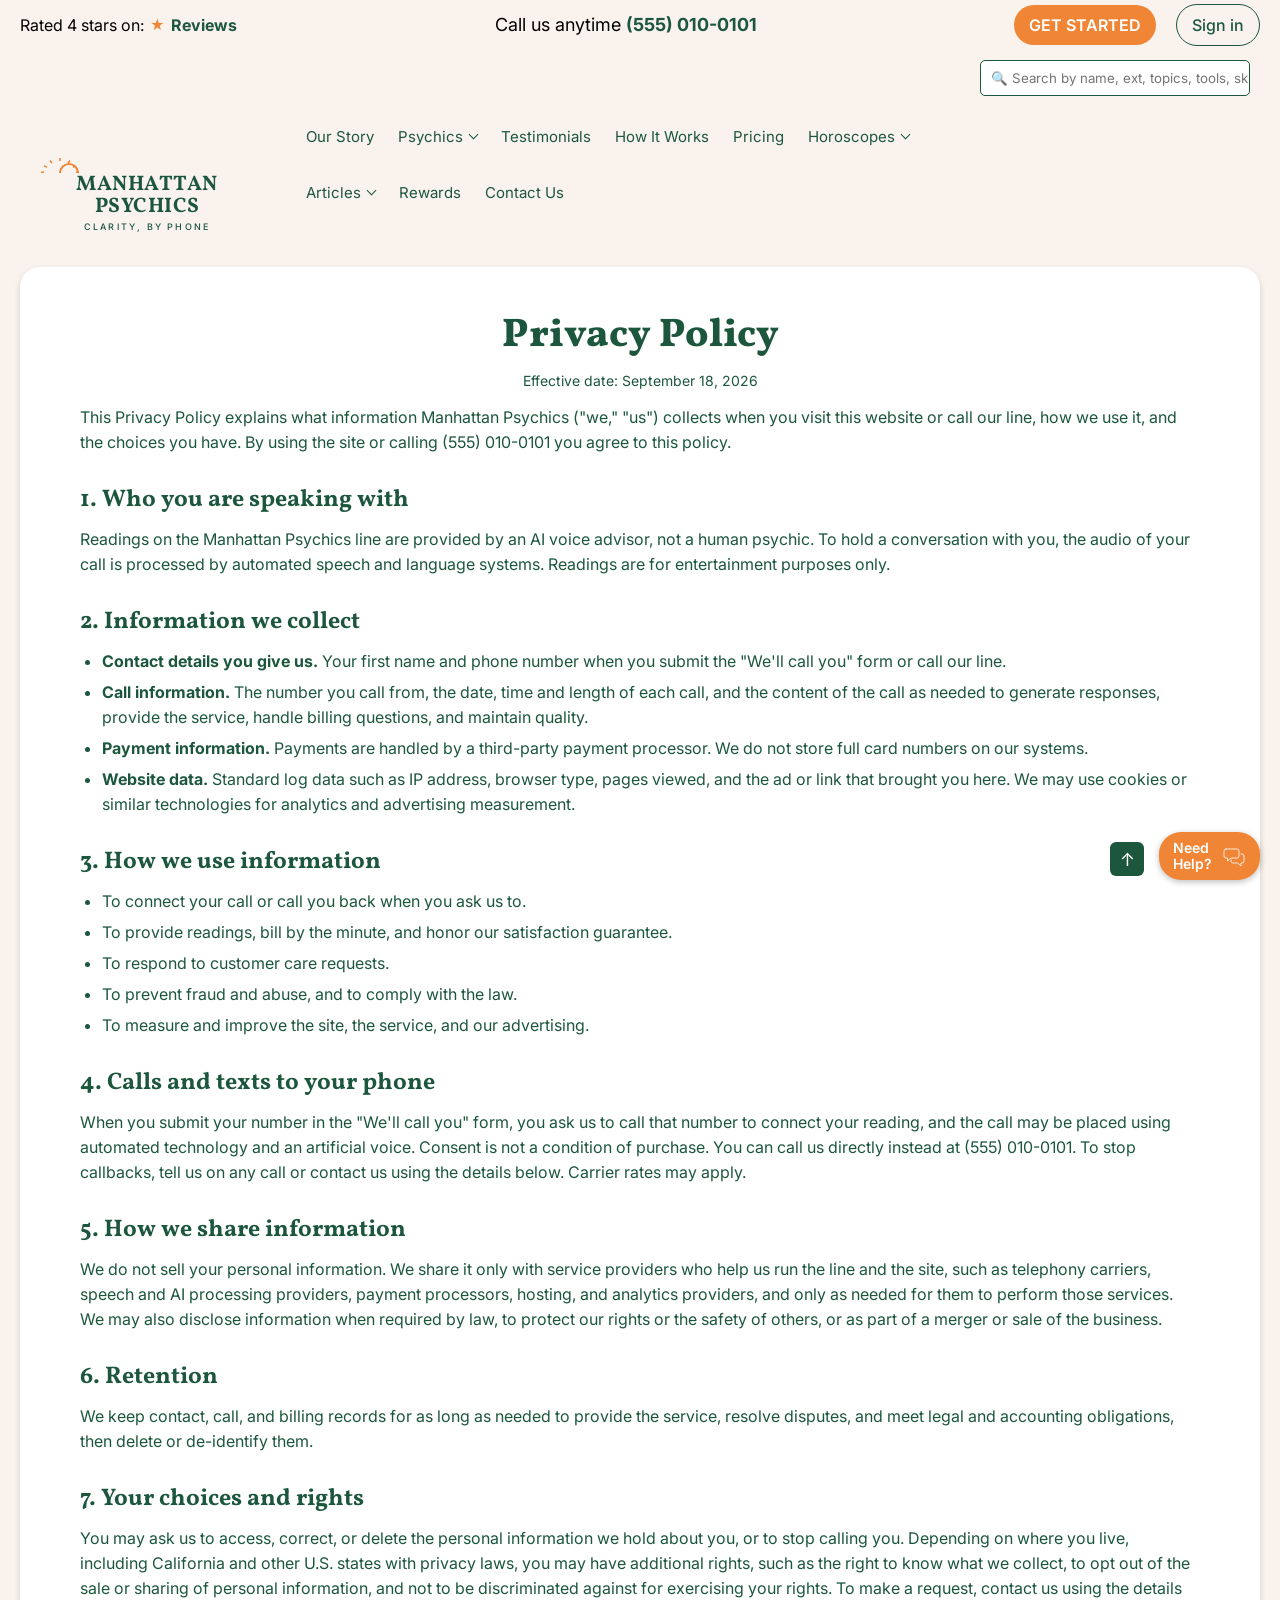
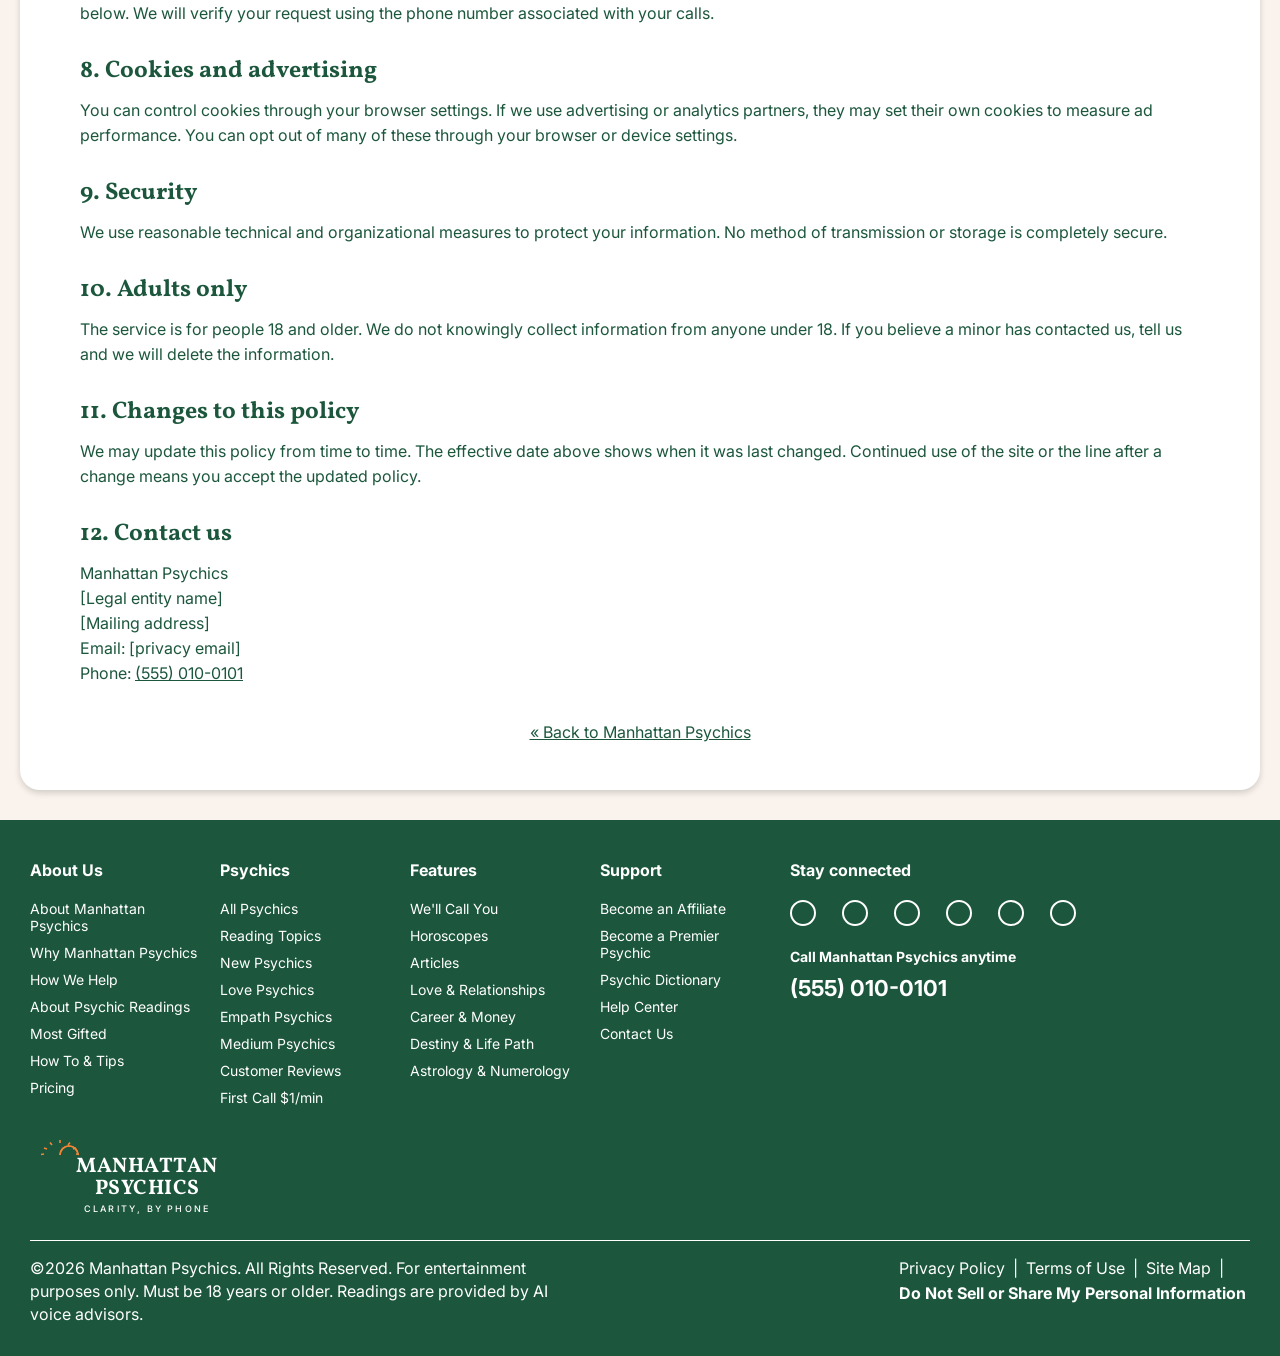
==== privacy.html @ 910ba81f "Add privacy policy page and link it from the footer Co-Authored-By: Claude Fable 5.1 <noreply@anthro" ====
<!DOCTYPE html>
<html lang="en">
<head>
<meta charset="utf-8">
<meta name="viewport" content="width=device-width, initial-scale=1">
<link rel="icon" href="data:image/svg+xml,%3Csvg xmlns=%27http://www.w3.org/2000/svg%27 viewBox=%270 0 32 32%27%3E%3Crect width=%2732%27 height=%2732%27 rx=%276%27 fill=%27%231c573d%27/%3E%3Ccircle cx=%2716%27 cy=%2718%27 r=%277%27 fill=%27none%27 stroke=%27%23f18536%27 stroke-width=%272%27/%3E%3C/svg%3E">
<link rel="preconnect" href="https://fonts.googleapis.com">
<link rel="preconnect" href="https://fonts.gstatic.com" crossorigin>
<link href="https://fonts.googleapis.com/css2?family=Vollkorn:wght@300;400;600;700;800&family=Inter:wght@400;500;600;700&display=swap" rel="stylesheet">
<link rel="stylesheet" href="style.css">
<title>Privacy Policy - Manhattan Psychics</title>
</head>
<body>
<a id="top"></a>
<div id="util"><div class="in">
  <div class="rated">Rated 4 stars on: <span class="stars">★</span><b>Reviews</b></div>
  <div class="call">Call us anytime <a href="tel:+15550100101">(555) 010-0101</a></div>
  <div class="right"><a class="gs" href="thank-you.html">Get Started</a><a class="si" href="thank-you.html">Sign in</a></div>
</div></div>
<div class="page">
<div id="hdr">
  <div class="search">&#128269; Search by name, ext, topics, tools, skills</div>
  <nav><a href="index.html#about">Our Story</a><a class="dd" href="index.html#psy">Psychics</a><a href="index.html#testi">Testimonials</a><a href="index.html#easy">How It Works</a><a href="index.html#faq">Pricing</a><a class="dd" href="index.html#topic">Horoscopes</a><a class="dd" href="index.html#faq">Articles</a><a href="index.html#guar">Rewards</a><a href="index.html#cb">Contact Us</a></nav>
  <a class="logo" href="index.html"><svg class="sun" viewBox="0 0 60 16" xmlns="http://www.w3.org/2000/svg"><g stroke="#f18536" stroke-width="1.6" fill="none"><path d="M30 15a9 9 0 0 1 18 0"/><path d="M30 15a9 9 0 0 0-18 0" transform="translate(18 0)"/><path d="M30 3V0M22 5l-2-2.5M38 5l2-2.5M17 9l-3-1M43 9l3-1M14 14l-3 .5M46 14l3 .5"/></g></svg><b>Manhattan Psychics</b><span>Clarity, by phone</span></a>
</div>
<div id="legal" class="card">
  <h1>Privacy Policy</h1>
  <p class="eff">Effective date: September 18, 2026</p>

  <p>This Privacy Policy explains what information Manhattan Psychics ("we," "us") collects when you visit this website or call our line, how we use it, and the choices you have. By using the site or calling (555) 010-0101 you agree to this policy.</p>

  <h2>1. Who you are speaking with</h2>
  <p>Readings on the Manhattan Psychics line are provided by an AI voice advisor, not a human psychic. To hold a conversation with you, the audio of your call is processed by automated speech and language systems. Readings are for entertainment purposes only.</p>

  <h2>2. Information we collect</h2>
  <ul>
    <li><b>Contact details you give us.</b> Your first name and phone number when you submit the "We'll call you" form or call our line.</li>
    <li><b>Call information.</b> The number you call from, the date, time and length of each call, and the content of the call as needed to generate responses, provide the service, handle billing questions, and maintain quality.</li>
    <li><b>Payment information.</b> Payments are handled by a third-party payment processor. We do not store full card numbers on our systems.</li>
    <li><b>Website data.</b> Standard log data such as IP address, browser type, pages viewed, and the ad or link that brought you here. We may use cookies or similar technologies for analytics and advertising measurement.</li>
  </ul>

  <h2>3. How we use information</h2>
  <ul>
    <li>To connect your call or call you back when you ask us to.</li>
    <li>To provide readings, bill by the minute, and honor our satisfaction guarantee.</li>
    <li>To respond to customer care requests.</li>
    <li>To prevent fraud and abuse, and to comply with the law.</li>
    <li>To measure and improve the site, the service, and our advertising.</li>
  </ul>

  <h2>4. Calls and texts to your phone</h2>
  <p>When you submit your number in the "We'll call you" form, you ask us to call that number to connect your reading, and the call may be placed using automated technology and an artificial voice. Consent is not a condition of purchase. You can call us directly instead at (555) 010-0101. To stop callbacks, tell us on any call or contact us using the details below. Carrier rates may apply.</p>

  <h2>5. How we share information</h2>
  <p>We do not sell your personal information. We share it only with service providers who help us run the line and the site, such as telephony carriers, speech and AI processing providers, payment processors, hosting, and analytics providers, and only as needed for them to perform those services. We may also disclose information when required by law, to protect our rights or the safety of others, or as part of a merger or sale of the business.</p>

  <h2>6. Retention</h2>
  <p>We keep contact, call, and billing records for as long as needed to provide the service, resolve disputes, and meet legal and accounting obligations, then delete or de-identify them.</p>

  <h2>7. Your choices and rights</h2>
  <p>You may ask us to access, correct, or delete the personal information we hold about you, or to stop calling you. Depending on where you live, including California and other U.S. states with privacy laws, you may have additional rights, such as the right to know what we collect, to opt out of the sale or sharing of personal information, and not to be discriminated against for exercising your rights. To make a request, contact us using the details below. We will verify your request using the phone number associated with your calls.</p>

  <h2>8. Cookies and advertising</h2>
  <p>You can control cookies through your browser settings. If we use advertising or analytics partners, they may set their own cookies to measure ad performance. You can opt out of many of these through your browser or device settings.</p>

  <h2>9. Security</h2>
  <p>We use reasonable technical and organizational measures to protect your information. No method of transmission or storage is completely secure.</p>

  <h2>10. Adults only</h2>
  <p>The service is for people 18 and older. We do not knowingly collect information from anyone under 18. If you believe a minor has contacted us, tell us and we will delete the information.</p>

  <h2>11. Changes to this policy</h2>
  <p>We may update this policy from time to time. The effective date above shows when it was last changed. Continued use of the site or the line after a change means you accept the updated policy.</p>

  <h2>12. Contact us</h2>
  <p>Manhattan Psychics<br>[Legal entity name]<br>[Mailing address]<br>Email: [privacy email]<br>Phone: <a href="tel:+15550100101">(555) 010-0101</a></p>

  <p class="back"><a href="index.html">&laquo; Back to Manhattan Psychics</a></p>
</div>
</div>
<footer><div class="in">
  <div class="cols">
    <div><h4>About Us</h4><ul><li><a href="index.html#about">About Manhattan Psychics</a></li><li><a href="index.html#about">Why Manhattan Psychics</a></li><li><a href="index.html#easy">How We Help</a></li><li><a href="index.html#about">About Psychic Readings</a></li><li><a href="index.html#psy">Most Gifted</a></li><li><a href="index.html#faq">How To &amp; Tips</a></li><li><a href="index.html#faq">Pricing</a></li></ul></div>
    <div><h4>Psychics</h4><ul><li><a href="index.html#psy">All Psychics</a></li><li><a href="index.html#topic">Reading Topics</a></li><li><a href="index.html#psy">New Psychics</a></li><li><a href="index.html#psy">Love Psychics</a></li><li><a href="index.html#psy">Empath Psychics</a></li><li><a href="index.html#psy">Medium Psychics</a></li><li><a href="index.html#testi">Customer Reviews</a></li><li><a href="index.html#cb">First Call $1/min</a></li></ul></div>
    <div><h4>Features</h4><ul><li><a href="index.html#cb">We'll Call You</a></li><li><a href="index.html#topic">Horoscopes</a></li><li><a href="index.html#faq">Articles</a></li><li><a href="index.html#topic">Love &amp; Relationships</a></li><li><a href="index.html#topic">Career &amp; Money</a></li><li><a href="index.html#topic">Destiny &amp; Life Path</a></li><li><a href="index.html#topic">Astrology &amp; Numerology</a></li></ul></div>
    <div><h4>Support</h4><ul><li><a href="index.html#cb">Become an Affiliate</a></li><li><a href="index.html#cb">Become a Premier Psychic</a></li><li><a href="index.html#faq">Psychic Dictionary</a></li><li><a href="index.html#faq">Help Center</a></li><li><a href="index.html#cb">Contact Us</a></li></ul></div>
    <div><h4>Stay connected</h4><div class="soc"><i></i><i></i><i></i><i></i><i></i><i></i></div><div class="app"><b>Call Manhattan Psychics anytime</b><span><a href="tel:+15550100101">(555) 010-0101</a></span></div></div>
  </div>
  <div class="flogo"><svg class="sun" viewBox="0 0 60 16" xmlns="http://www.w3.org/2000/svg"><g stroke="#f18536" stroke-width="1.6" fill="none"><path d="M30 15a9 9 0 0 1 18 0"/><path d="M30 15a9 9 0 0 0-18 0" transform="translate(18 0)"/><path d="M30 3V0M22 5l-2-2.5M38 5l2-2.5M17 9l-3-1M43 9l3-1M14 14l-3 .5M46 14l3 .5"/></g></svg><b>Manhattan Psychics</b><span>Clarity, by phone</span></div>
  <div class="legal"><div class="l">&copy;2026 Manhattan Psychics. All Rights Reserved. For entertainment purposes only. Must be 18 years or older. Readings are provided by AI voice advisors.</div><div class="r"><a href="privacy.html">Privacy Policy</a> | <a href="index.html#faq">Terms of Use</a> | <a href="index.html#faq">Site Map</a> |<b><a href="privacy.html">Do Not Sell or Share My Personal Information</a></b></div></div>
</div></footer>
<a id="help" href="tel:+15550100101"><span>Need<br>Help?</span><svg viewBox="0 0 48 48" class="ico" width="40" height="40"><path d="M8 10h22a4 4 0 0 1 4 4v10a4 4 0 0 1-4 4H18l-7 6v-6H8a4 4 0 0 1-4-4V14a4 4 0 0 1 4-4z"/><path d="M38 20h2a4 4 0 0 1 4 4v10a4 4 0 0 1-4 4h-2v6l-7-6H22a4 4 0 0 1-4-4v-2"/></svg></a>
<a id="top-btn" href="#top">&uarr;</a>
<div id="mbar"><div class="p"><b>(555) 010-0101</b>New customers $1/min &middot; 24/7</div><a class="pill" href="thank-you.html">Get Started</a></div>
</body>
</html>
---- style.css ----
/* Manhattan Psychics — matched to incumbent lander tokens */
:root{--g:#1c573d;--o:#f18536;--od:#bb5204;--gl:#48ae7e;--cream:#faf3ed;--cream2:#faf2ed;--bd:#5f5f5f;--dot:#e4e6eb;--sh:0 3px 6px rgba(0,0,0,.16)}
*{box-sizing:border-box}
html{scroll-behavior:smooth}
body{margin:0;background:var(--cream);font-family:Inter,sans-serif,system-ui;font-size:16px;color:#000;line-height:normal}
a{color:var(--g);text-decoration:none}
h1,h2,h3{font-family:Vollkorn,serif,system-ui;color:var(--g);margin:0}
h2{font-size:32px;font-weight:700;line-height:39px}
p{margin:0}
img{display:block}
.page{max-width:1280px;margin:0 auto}
.card{background:#fff;border-radius:20px;box-shadow:var(--sh);margin:0 20px}
.pill{display:inline-flex;align-items:center;justify-content:center;background:var(--o);color:#fff;border-radius:40px;font-weight:600;font-size:16px;text-decoration:none;border:0;cursor:pointer;font-family:inherit}
.pill:hover{background:#e0762a;color:#fff}
.ticket{display:inline-flex;align-items:center;justify-content:center;background:var(--o);color:#fff;font-weight:700;text-transform:uppercase;text-decoration:none;-webkit-mask:radial-gradient(circle at 0 50%,transparent 4px,#000 4.5px) 0 0/50% 14px repeat-y,radial-gradient(circle at 100% 50%,transparent 4px,#000 4.5px) 100% 0/50% 14px repeat-y;mask:radial-gradient(circle at 0 50%,transparent 4px,#000 4.5px) 0 0/50% 14px repeat-y,radial-gradient(circle at 100% 50%,transparent 4px,#000 4.5px) 100% 0/50% 14px repeat-y}
.ticket:hover{background:#e0762a;color:#fff}
.stars{color:var(--o);letter-spacing:2px;white-space:nowrap}
.ico{stroke:var(--o);fill:none;stroke-width:1.6;stroke-linecap:round;stroke-linejoin:round}

/* utility bar */
#util{background:var(--cream2);height:49px}
#util .in{max-width:1280px;margin:0 auto;padding:0 20px;height:49px;display:flex;align-items:center;justify-content:space-between}
#util .rated{font-size:16px;color:#000;display:flex;align-items:center;gap:6px}
#util .rated .stars{font-size:14px;letter-spacing:0}
#util .rated b{color:var(--g);font-weight:700}
#util .call{font-size:18px;color:#000}
#util .call a{font-weight:700;color:var(--g)}
#util .right{display:flex;align-items:center;gap:20px}
#util .gs{background:var(--o);color:#fff;border-radius:20px;height:40px;padding:0 15px;display:inline-flex;align-items:center;font-size:16px;font-weight:600;text-transform:uppercase}
#util .si{border:1px solid var(--g);border-radius:21px;height:42px;padding:0 15px;display:inline-flex;align-items:center;font-size:16px;font-weight:500;color:var(--g)}

/* header */
#hdr{max-width:1280px;margin:0 auto;height:188px;position:relative}
#hdr .search{position:absolute;right:30px;top:11px;width:270px;height:36px;border:1px solid var(--g);border-radius:5px;display:flex;align-items:center;padding:0 10px;gap:8px;font-size:13.33px;color:#757575;background:#fff;white-space:nowrap;overflow:hidden}
#hdr nav{position:absolute;left:294px;right:280px;top:59px;display:flex;flex-wrap:wrap}
#hdr nav a{display:inline-flex;align-items:center;height:56px;padding:0 12px;font-size:15px;color:var(--g)}
#hdr nav a:hover{text-decoration:underline}
#hdr nav a.dd::after{content:"";display:inline-block;width:6px;height:6px;border-right:1.5px solid var(--g);border-bottom:1.5px solid var(--g);transform:rotate(45deg);margin:-4px 0 0 7px}
#hdr .logo{position:absolute;left:30px;top:109px;width:234px;height:60px;text-align:center;text-decoration:none}
#hdr .logo .sun{display:block;height:16px}
#hdr .logo b{display:block;font-family:Vollkorn,serif;font-weight:700;font-size:21px;line-height:22px;color:var(--g);letter-spacing:.5px;text-transform:uppercase}
#hdr .logo span{display:block;font-size:9px;letter-spacing:2.2px;color:var(--g);text-transform:uppercase;margin-top:3px;font-weight:500}

/* hero */
#hero{height:440px;position:relative;overflow:hidden;background:#cfc6bb;background:linear-gradient(90deg,#e9e2d8 0%,#d5cdc1 45%,#b8ae a0 100%);background:linear-gradient(90deg,#ece6dd 0%,#d8d0c4 45%,#bfb5a7 100%)}
#hero .photo{position:absolute;right:0;top:0;width:52%;height:100%;display:flex;align-items:center;justify-content:center;color:rgba(28,87,61,.35);font-size:14px;letter-spacing:3px;text-transform:uppercase}
#hero .photo span{border:1px dashed rgba(28,87,61,.35);padding:110px 70px}
#hero .in{position:absolute;left:40px;top:50px;width:800px}
#hero h1{font-size:53px;font-weight:800;line-height:68.9px;color:var(--g)}
#hero .ticket{margin-top:10px;width:250px;height:50px;font-size:18px}
#hero .sub{display:flex;margin-top:20px;font-size:14px;line-height:17px;color:var(--g)}
#hero .sub div{padding:0 14px;border-left:1px solid var(--g);text-align:center}
#hero .sub div:first-child{border:0;padding-left:0;text-align:left}

/* trust */
#trust{margin-top:-60px;position:relative;z-index:2;padding:30px 20px;text-align:center}
#trust .row{display:flex;align-items:center;justify-content:center;gap:14px}
#trust .row .stars{font-size:34px;line-height:1}
#trust .badge{display:inline-flex;align-items:center;gap:6px;border:1px solid #000;border-radius:6px;padding:3px 10px;font-size:12px;line-height:1.1;text-align:left;background:#fff}
#trust .badge small{display:block;font-size:8px}
#trust .badge b{font-size:14px}
#trust .rating{font-size:16px;color:#000;margin-top:8px}
#trust .quote{font-family:Vollkorn,serif;font-size:32px;font-weight:800;color:var(--g);margin-top:14px;line-height:45px}
#trust .by{font-size:16px;color:#000;margin-top:10px}
#trust .dots{margin-top:18px;display:flex;justify-content:center;gap:8px}
#trust .dots i{width:38px;height:4px;background:var(--dot);border-radius:2px}
#trust .dots i.on{background:var(--g)}

/* stats */
#stats{margin-top:30px;padding:40px;text-align:center}
#stats .row{display:flex;justify-content:center;margin-top:30px}
#stats .row>div{padding:0 50px;border-left:1px solid var(--g)}
#stats .row>div:first-child{border:0}
#stats .l{font-size:16px;color:var(--g)}
#stats .n{font-family:Vollkorn,serif;font-size:46px;font-weight:600;color:var(--g);line-height:1.1}

/* testimonials */
#testi{margin-top:20px;margin-bottom:20px;border-radius:30px;padding:40px 25px 30px}
#testi .grid{display:grid;grid-template-columns:repeat(3,1fr);gap:30px;margin-top:20px}
#testi .t{position:relative;border:1px solid var(--g);border-radius:10px;padding:52px 20px 24px;text-align:center}
#testi .notch{position:absolute;left:50%;top:-50px;transform:translateX(-50%);width:100px;height:100px;border-radius:50%;background:#fff;border:1px solid var(--g);clip-path:inset(0 0 50% 0);}
#testi .icw{position:absolute;left:50%;top:-40px;transform:translateX(-50%);width:80px;height:80px;border-radius:50%;background:#fff;border:1px solid var(--o);display:flex;align-items:center;justify-content:center}
#testi .stars{font-size:20px;display:block}
#testi .q{font-family:Vollkorn,serif;font-size:21px;font-weight:700;color:var(--g);line-height:29px;margin-top:16px}
#testi .by{font-size:16px;color:var(--g);margin-top:18px;display:block}

/* about */
#about{padding:30px 0;text-align:center}
#about p{font-size:18px;line-height:23.4px;color:var(--g);padding:0 20px;margin-top:14px}
#about p b{font-weight:700}

/* psychics */
#psy{margin-top:20px;border-radius:20px 20px 0 0;padding:35px 15px;text-align:center}
#psy .promises{display:flex;justify-content:center;margin-top:24px}
#psy .promises div{font-size:17px;color:var(--g);padding:0 24px;border-left:1px solid var(--g);max-width:400px;line-height:20px}
#psy .promises div:first-child{border:0}
#psy .slider{display:flex;gap:20px;overflow-x:auto;overflow-y:hidden;margin-top:20px;padding:0 0 14px;scrollbar-width:none}
#psy .slider::-webkit-scrollbar{display:none}
.pc{flex:0 0 315px;width:315px;height:416px;border:1px solid var(--bd);border-radius:10px;padding:20px 20px 25px;text-align:center;background:#fff}
.pc .img{width:263px;height:150px;border-radius:10px;background:#e4e6eb;display:flex;align-items:center;justify-content:center;color:#8a8a8a;font-size:12px;letter-spacing:2px;text-transform:uppercase;margin:0 auto}
.pc .name{font-size:18px;font-weight:600;color:var(--g);margin-top:14px}
.pc .name i{display:inline-block;width:14px;height:14px;border:1.5px solid var(--o);border-radius:50%;font-style:normal;font-size:9px;line-height:11px;color:var(--o);margin-left:4px;vertical-align:1px}
.pc .rate{margin-top:8px;font-size:16px}
.pc .rate s{color:var(--g)}
.pc .rate b{color:var(--od);font-weight:700}
.pc .rate .av{color:var(--gl);margin-left:6px}
.pc .rate .av::before{content:"● ";font-size:11px}
.pc .rt{font-size:14px;color:#000;margin-top:6px}
.pc .rt .stars{letter-spacing:0;font-size:13px}
.pc .btn{display:flex;align-items:center;justify-content:center;gap:8px;width:150px;height:46px;border-radius:30px;margin:14px auto 0;font-size:16px;color:#fff}
.pc .btn.cb{background:var(--o)}
.pc .btn.tk{background:var(--g)}
.pc .btn:hover{opacity:.92}
#psy .seeall{margin-top:26px}
#psy .seeall .ticket{height:40px;padding:0 34px;font-size:16px}
#topic{border-radius:0 0 20px 20px;padding:30px;margin-top:-1px;margin-bottom:20px;text-align:center;position:relative;z-index:1}
#topic h2{font-weight:300}
#topic .row{display:flex;justify-content:space-around;margin-top:14px;padding:0 20px}
#topic a{width:185px;display:block;text-align:center;font-size:24px;font-weight:600;color:var(--g);padding-top:20px}
#topic svg{width:120px;height:120px;display:block;margin:0 auto 10px}

/* match */
#match{background:var(--g);color:#fff;text-align:center;padding:30px 0}
#match h2{color:#fff}
#match p{font-size:16px;margin-top:18px}
#match .pill{margin-top:24px;height:47px;padding:0 25px}

/* easy */
#easy{margin:20px 20px;padding:25px 30px;text-align:center}
.dome{width:351px;height:251px;margin:-25px auto 0;border-radius:176px 176px 0 0;background:#dcd8d2;display:flex;align-items:center;justify-content:center;color:#8a8a8a;font-size:12px;letter-spacing:2px;text-transform:uppercase}
#easy h2{margin-top:30px}
#easy .steps{max-width:700px;margin:24px auto 0}
#easy .step{margin-top:26px}
#easy .step svg{width:90px;height:90px;display:block;margin:0 auto 12px}
#easy .step h3{font-family:Inter,sans-serif;font-size:21px;font-weight:600;color:var(--g)}
#easy .step p{font-size:18px;line-height:27px;color:var(--g);margin-top:8px}
#easy .step p b{font-weight:700}

/* guarantee */
#guar{padding:30px 0;text-align:center}
#guar .sub{font-size:18px;color:var(--g);margin-top:12px}
#guar .cols{display:flex;justify-content:center;margin-top:30px}
#guar .cols div{width:340px;padding:0 30px;border-left:1px solid var(--g);font-size:16px;line-height:22px;color:var(--g)}
#guar .cols div:first-child{border:0}
#guar .cols svg{width:80px;height:80px;display:block;margin:0 auto 22px}

/* faq */
#faq{margin:40px 20px;padding:40px 20px}
#faq h2{text-align:center}
#faq .exp{display:inline-block;font-size:18px;color:var(--g);text-decoration:underline;margin-top:22px;cursor:pointer}
#faq details{border-bottom:1px solid #d9b48f}
#faq details:first-of-type{border-top:1px solid #d9b48f;margin-top:8px}
#faq summary{list-style:none;display:flex;justify-content:space-between;align-items:center;cursor:pointer;padding:17px 0;font-size:21px;font-weight:700;color:var(--g)}
#faq summary::-webkit-details-marker{display:none}
#faq summary::after{content:"";width:18px;height:18px;flex:none;background:linear-gradient(var(--o),var(--o)) center/100% 1.5px no-repeat,linear-gradient(var(--o),var(--o)) center/1.5px 100% no-repeat}
#faq details[open] summary::after{background:linear-gradient(var(--o),var(--o)) center/100% 1.5px no-repeat}
#faq .a{font-size:16px;line-height:24px;color:var(--g);padding:0 0 18px;max-width:1000px}

/* callback (in place of app card) */
#cb{margin:20px 20px;padding:25px 30px;text-align:center}
#cb h2{margin-top:28px}
#cb p{font-size:16px;color:var(--g);margin-top:12px}
#cb form{max-width:420px;margin:22px auto 0;text-align:left}
#cb label{display:block;font-size:14px;font-weight:600;color:var(--g);margin:10px 0 5px}
#cb input[type=text],#cb input[type=tel]{width:100%;height:44px;border:1px solid var(--g);border-radius:5px;padding:0 12px;font-size:16px;font-family:inherit}
#cb .pill{display:flex;width:157px;height:53px;margin:22px auto 0;font-size:18px;font-weight:700;text-transform:uppercase}
#cb .fine{font-size:13px;color:var(--g);margin-top:12px;text-align:center}

/* call */
#call{margin:30px 20px;padding:45px 20px;text-align:center}
#call svg{width:107px;height:106px;display:block;margin:0 auto 18px}
#call p{font-size:16px;line-height:24px;color:var(--g);margin:14px auto 0;max-width:600px}
#call .reach{font-size:18px;color:var(--g);margin-top:18px;display:block}
#call .reach b{font-weight:700}

/* footer */
footer{background:var(--g);color:#fff;padding:40px 30px 30px}
footer .in{max-width:1220px;margin:0 auto}
footer .cols{display:grid;grid-template-columns:170px 170px 170px 170px 1fr;gap:0 20px}
footer h4{font-size:16px;font-weight:700;margin:0 0 20px;color:#fff}
footer ul{list-style:none;margin:0;padding:0}
footer li{margin:0 0 10px;font-size:14px;line-height:17px}
footer a{color:#fff}
footer a:hover{text-decoration:underline}
footer .soc{display:flex;gap:26px;margin-bottom:22px}
footer .soc i{width:26px;height:26px;border:2px solid #fff;border-radius:50%;display:block}
footer .app b{display:block;font-size:14px;margin-bottom:10px}
footer .app span{font-size:22px;font-weight:700}
footer .flogo{margin-top:24px;width:234px;text-align:center}
footer .flogo .sun{display:block;height:16px}
footer .flogo b{display:block;font-family:Vollkorn,serif;font-weight:700;font-size:21px;line-height:22px;letter-spacing:.5px;text-transform:uppercase}
footer .flogo span{display:block;font-size:9px;letter-spacing:2.2px;text-transform:uppercase;margin-top:3px;font-weight:500}
footer .legal{border-top:1px solid #fff;margin-top:26px;padding-top:16px;display:flex;justify-content:space-between;gap:20px;font-size:16px;line-height:23px}
footer .legal .l{max-width:560px}
footer .legal .r a{margin:0 4px}
footer .legal .r b{display:block;margin-top:2px}

/* floating */
#help{position:fixed;right:20px;bottom:20px;background:var(--o);color:#fff;border-radius:22px;padding:8px 14px;font-size:14px;font-weight:600;line-height:16px;display:flex;align-items:center;gap:10px;box-shadow:0 2px 6px rgba(0,0,0,.25);z-index:60;text-decoration:none}
#help span{display:block;white-space:nowrap}
#help svg{width:24px;height:24px;stroke:#fff;flex:none}
#top-btn{position:fixed;right:136px;bottom:24px;width:34px;height:34px;background:var(--g);color:#fff;border-radius:6px;display:flex;align-items:center;justify-content:center;font-size:18px;z-index:60}
#mbar{display:none}

/* thank-you */
#ty{margin:30px 20px;padding:45px 20px;text-align:center}
#ty h1{font-size:40px;font-weight:800;line-height:1.2}
#ty p{font-size:18px;color:var(--g);margin:14px auto 0;max-width:600px;line-height:26px}
#ty .num{display:block;font-family:Vollkorn,serif;font-size:40px;font-weight:800;color:var(--g);margin-top:24px}
#ty .pill{height:53px;padding:0 30px;font-size:18px;font-weight:700;text-transform:uppercase;margin-top:18px}

/* legal */
#legal{margin:30px 20px;padding:45px 60px}
#legal h1{font-size:40px;font-weight:800;line-height:1.2;text-align:center}
#legal .eff{text-align:center;font-size:14px;margin-top:8px}
#legal h2{font-size:24px;line-height:30px;margin-top:30px}
#legal p,#legal li{font-size:16px;line-height:25px;color:var(--g)}
#legal p{margin-top:12px}
#legal ul{margin:12px 0 0;padding-left:22px}
#legal li{margin-top:6px}
#legal a{text-decoration:underline}
#legal .back{margin-top:34px;text-align:center}

@media(max-width:1000px){
  #legal{padding:30px 20px}
  #legal h1{font-size:30px}
  #util .rated,#util .si{display:none}
  #util .call{font-size:14px;white-space:nowrap}
  #util .gs{height:34px;font-size:13px;white-space:nowrap}
  #hdr{height:auto;padding:14px 20px 10px;text-align:center}
  #hdr .search,#hdr nav{display:none}
  #hdr .logo{position:static;margin:0 auto}
  #hero{height:360px}
  #hero .photo{display:none}
  #hero .in{left:20px;right:20px;top:36px;width:auto}
  #hero h1{font-size:32px;line-height:40px}
  #trust .quote{font-size:22px;line-height:30px}
  #stats{padding:30px 20px}
  #stats .row{flex-direction:column;gap:18px}
  #stats .row div{border:0;padding:0}
  #testi .grid{grid-template-columns:1fr;gap:60px}
  #psy .promises{display:none}
  #topic .row{flex-wrap:wrap;gap:10px}
  #topic a{width:45%;font-size:18px}
  #topic svg{width:90px;height:90px}
  #guar .cols{flex-direction:column;align-items:center;gap:30px}
  #guar .cols div{border:0;width:auto}
  #faq summary{font-size:17px}
  footer .cols{grid-template-columns:1fr 1fr;gap:20px}
  footer .legal{flex-direction:column}
  #help,#top-btn{display:none}
  #mbar{display:flex;position:fixed;left:0;right:0;bottom:0;z-index:50;background:#fff;border-top:1px solid #ddd;padding:10px 16px;align-items:center;justify-content:space-between;gap:10px;box-shadow:0 -2px 10px rgba(0,0,0,.08)}
  #mbar .p{font-size:13px;line-height:1.2;color:#000}
  #mbar .p b{display:block;color:var(--g);font-size:16px}
  #mbar .pill{height:40px;padding:0 18px;text-transform:uppercase;white-space:nowrap}
  body{padding-bottom:62px}
}
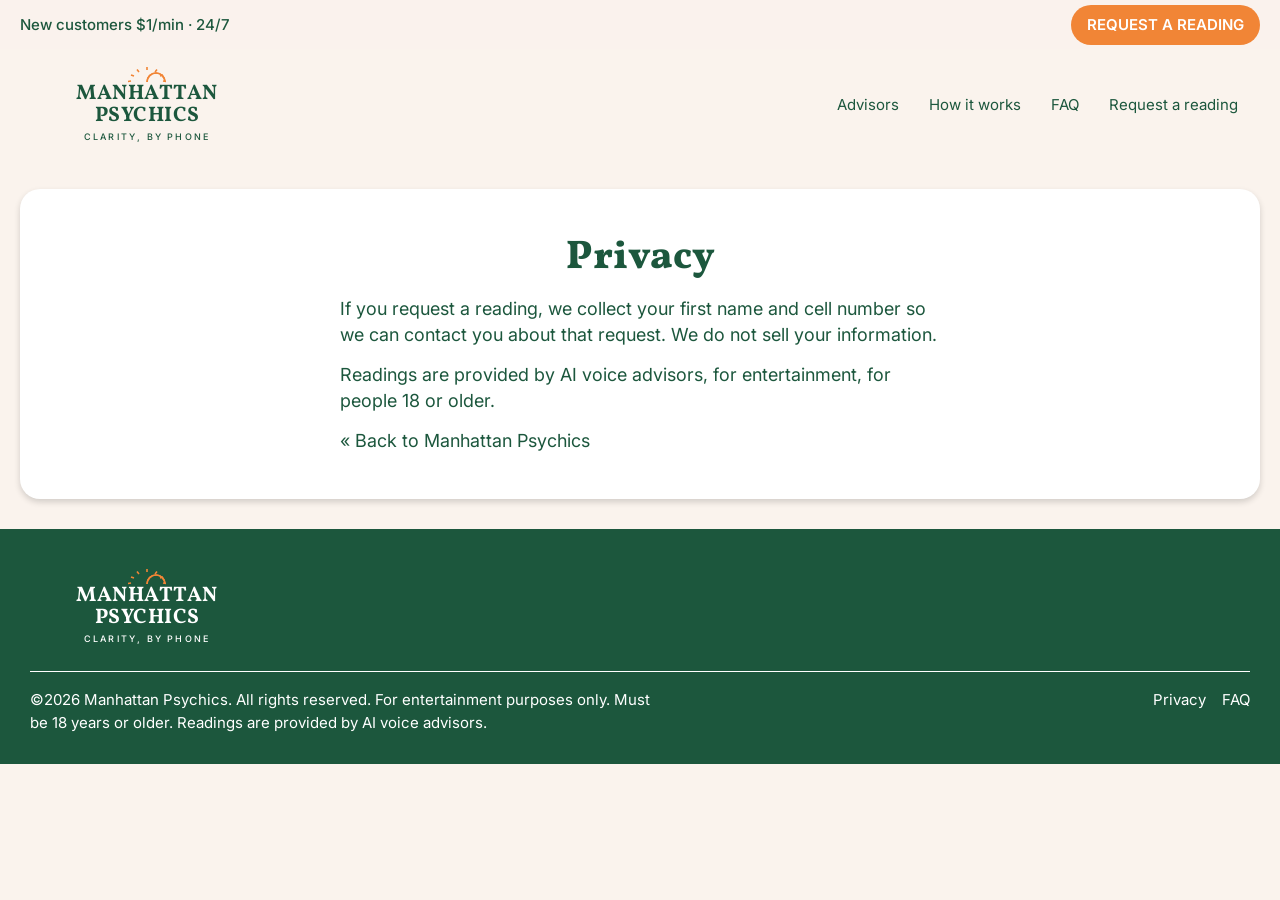
==== commit af675ea2: "Intent lander: strip fake reviews, one request-a-reading CTA, capture leads No Talk/tel, no review c" ====
--- a/privacy.html
+++ b/privacy.html
@@ -3,95 +3,35 @@
 <head>
 <meta charset="utf-8">
 <meta name="viewport" content="width=device-width, initial-scale=1">
-<link rel="icon" href="data:image/svg+xml,%3Csvg xmlns=%27http://www.w3.org/2000/svg%27 viewBox=%270 0 32 32%27%3E%3Crect width=%2732%27 height=%2732%27 rx=%276%27 fill=%27%231c573d%27/%3E%3Ccircle cx=%2716%27 cy=%2718%27 r=%277%27 fill=%27none%27 stroke=%27%23f18536%27 stroke-width=%272%27/%3E%3C/svg%3E">
+<link rel="icon" href="data:image/svg+xml,%3Csvg xmlns='http://www.w3.org/2000/svg' viewBox='0 0 32 32'%3E%3Crect width='32' height='32' rx='6' fill='%231c573d'/%3E%3C/svg%3E">
 <link rel="preconnect" href="https://fonts.googleapis.com">
 <link rel="preconnect" href="https://fonts.gstatic.com" crossorigin>
 <link href="https://fonts.googleapis.com/css2?family=Vollkorn:wght@300;400;600;700;800&family=Inter:wght@400;500;600;700&display=swap" rel="stylesheet">
 <link rel="stylesheet" href="style.css">
-<title>Privacy Policy - Manhattan Psychics</title>
+<title>Privacy — Manhattan Psychics</title>
 </head>
 <body>
 <a id="top"></a>
 <div id="util"><div class="in">
-  <div class="rated">Rated 4 stars on: <span class="stars">★</span><b>Reviews</b></div>
-  <div class="call">Call us anytime <a href="tel:+15550100101">(555) 010-0101</a></div>
-  <div class="right"><a class="gs" href="thank-you.html">Get Started</a><a class="si" href="thank-you.html">Sign in</a></div>
+  <div class="offer">New customers $1/min · 24/7</div>
+  <a class="gs" href="index.html#cb">Request a reading</a>
 </div></div>
 <div class="page">
 <div id="hdr">
-  <div class="search">&#128269; Search by name, ext, topics, tools, skills</div>
-  <nav><a href="index.html#about">Our Story</a><a class="dd" href="index.html#psy">Psychics</a><a href="index.html#testi">Testimonials</a><a href="index.html#easy">How It Works</a><a href="index.html#faq">Pricing</a><a class="dd" href="index.html#topic">Horoscopes</a><a class="dd" href="index.html#faq">Articles</a><a href="index.html#guar">Rewards</a><a href="index.html#cb">Contact Us</a></nav>
   <a class="logo" href="index.html"><svg class="sun" viewBox="0 0 60 16" xmlns="http://www.w3.org/2000/svg"><g stroke="#f18536" stroke-width="1.6" fill="none"><path d="M30 15a9 9 0 0 1 18 0"/><path d="M30 15a9 9 0 0 0-18 0" transform="translate(18 0)"/><path d="M30 3V0M22 5l-2-2.5M38 5l2-2.5M17 9l-3-1M43 9l3-1M14 14l-3 .5M46 14l3 .5"/></g></svg><b>Manhattan Psychics</b><span>Clarity, by phone</span></a>
+  <nav><a href="index.html#psy">Advisors</a><a href="index.html#easy">How it works</a><a href="index.html#faq">FAQ</a><a href="index.html#cb">Request a reading</a></nav>
 </div>
 <div id="legal" class="card">
-  <h1>Privacy Policy</h1>
-  <p class="eff">Effective date: September 18, 2026</p>
-
-  <p>This Privacy Policy explains what information Manhattan Psychics ("we," "us") collects when you visit this website or call our line, how we use it, and the choices you have. By using the site or calling (555) 010-0101 you agree to this policy.</p>
-
-  <h2>1. Who you are speaking with</h2>
-  <p>Readings on the Manhattan Psychics line are provided by an AI voice advisor, not a human psychic. To hold a conversation with you, the audio of your call is processed by automated speech and language systems. Readings are for entertainment purposes only.</p>
-
-  <h2>2. Information we collect</h2>
-  <ul>
-    <li><b>Contact details you give us.</b> Your first name and phone number when you submit the "We'll call you" form or call our line.</li>
-    <li><b>Call information.</b> The number you call from, the date, time and length of each call, and the content of the call as needed to generate responses, provide the service, handle billing questions, and maintain quality.</li>
-    <li><b>Payment information.</b> Payments are handled by a third-party payment processor. We do not store full card numbers on our systems.</li>
-    <li><b>Website data.</b> Standard log data such as IP address, browser type, pages viewed, and the ad or link that brought you here. We may use cookies or similar technologies for analytics and advertising measurement.</li>
-  </ul>
-
-  <h2>3. How we use information</h2>
-  <ul>
-    <li>To connect your call or call you back when you ask us to.</li>
-    <li>To provide readings, bill by the minute, and honor our satisfaction guarantee.</li>
-    <li>To respond to customer care requests.</li>
-    <li>To prevent fraud and abuse, and to comply with the law.</li>
-    <li>To measure and improve the site, the service, and our advertising.</li>
-  </ul>
-
-  <h2>4. Calls and texts to your phone</h2>
-  <p>When you submit your number in the "We'll call you" form, you ask us to call that number to connect your reading, and the call may be placed using automated technology and an artificial voice. Consent is not a condition of purchase. You can call us directly instead at (555) 010-0101. To stop callbacks, tell us on any call or contact us using the details below. Carrier rates may apply.</p>
-
-  <h2>5. How we share information</h2>
-  <p>We do not sell your personal information. We share it only with service providers who help us run the line and the site, such as telephony carriers, speech and AI processing providers, payment processors, hosting, and analytics providers, and only as needed for them to perform those services. We may also disclose information when required by law, to protect our rights or the safety of others, or as part of a merger or sale of the business.</p>
-
-  <h2>6. Retention</h2>
-  <p>We keep contact, call, and billing records for as long as needed to provide the service, resolve disputes, and meet legal and accounting obligations, then delete or de-identify them.</p>
-
-  <h2>7. Your choices and rights</h2>
-  <p>You may ask us to access, correct, or delete the personal information we hold about you, or to stop calling you. Depending on where you live, including California and other U.S. states with privacy laws, you may have additional rights, such as the right to know what we collect, to opt out of the sale or sharing of personal information, and not to be discriminated against for exercising your rights. To make a request, contact us using the details below. We will verify your request using the phone number associated with your calls.</p>
-
-  <h2>8. Cookies and advertising</h2>
-  <p>You can control cookies through your browser settings. If we use advertising or analytics partners, they may set their own cookies to measure ad performance. You can opt out of many of these through your browser or device settings.</p>
-
-  <h2>9. Security</h2>
-  <p>We use reasonable technical and organizational measures to protect your information. No method of transmission or storage is completely secure.</p>
-
-  <h2>10. Adults only</h2>
-  <p>The service is for people 18 and older. We do not knowingly collect information from anyone under 18. If you believe a minor has contacted us, tell us and we will delete the information.</p>
-
-  <h2>11. Changes to this policy</h2>
-  <p>We may update this policy from time to time. The effective date above shows when it was last changed. Continued use of the site or the line after a change means you accept the updated policy.</p>
-
-  <h2>12. Contact us</h2>
-  <p>Manhattan Psychics<br>[Legal entity name]<br>[Mailing address]<br>Email: [privacy email]<br>Phone: <a href="tel:+15550100101">(555) 010-0101</a></p>
-
-  <p class="back"><a href="index.html">&laquo; Back to Manhattan Psychics</a></p>
+  <h1>Privacy</h1>
+  <p>If you request a reading, we collect your first name and cell number so we can contact you about that request. We do not sell your information.</p>
+  <p>Readings are provided by AI voice advisors, for entertainment, for people 18 or older.</p>
+  <p><a href="index.html">&laquo; Back to Manhattan Psychics</a></p>
 </div>
 </div>
 <footer><div class="in">
-  <div class="cols">
-    <div><h4>About Us</h4><ul><li><a href="index.html#about">About Manhattan Psychics</a></li><li><a href="index.html#about">Why Manhattan Psychics</a></li><li><a href="index.html#easy">How We Help</a></li><li><a href="index.html#about">About Psychic Readings</a></li><li><a href="index.html#psy">Most Gifted</a></li><li><a href="index.html#faq">How To &amp; Tips</a></li><li><a href="index.html#faq">Pricing</a></li></ul></div>
-    <div><h4>Psychics</h4><ul><li><a href="index.html#psy">All Psychics</a></li><li><a href="index.html#topic">Reading Topics</a></li><li><a href="index.html#psy">New Psychics</a></li><li><a href="index.html#psy">Love Psychics</a></li><li><a href="index.html#psy">Empath Psychics</a></li><li><a href="index.html#psy">Medium Psychics</a></li><li><a href="index.html#testi">Customer Reviews</a></li><li><a href="index.html#cb">First Call $1/min</a></li></ul></div>
-    <div><h4>Features</h4><ul><li><a href="index.html#cb">We'll Call You</a></li><li><a href="index.html#topic">Horoscopes</a></li><li><a href="index.html#faq">Articles</a></li><li><a href="index.html#topic">Love &amp; Relationships</a></li><li><a href="index.html#topic">Career &amp; Money</a></li><li><a href="index.html#topic">Destiny &amp; Life Path</a></li><li><a href="index.html#topic">Astrology &amp; Numerology</a></li></ul></div>
-    <div><h4>Support</h4><ul><li><a href="index.html#cb">Become an Affiliate</a></li><li><a href="index.html#cb">Become a Premier Psychic</a></li><li><a href="index.html#faq">Psychic Dictionary</a></li><li><a href="index.html#faq">Help Center</a></li><li><a href="index.html#cb">Contact Us</a></li></ul></div>
-    <div><h4>Stay connected</h4><div class="soc"><i></i><i></i><i></i><i></i><i></i><i></i></div><div class="app"><b>Call Manhattan Psychics anytime</b><span><a href="tel:+15550100101">(555) 010-0101</a></span></div></div>
-  </div>
   <div class="flogo"><svg class="sun" viewBox="0 0 60 16" xmlns="http://www.w3.org/2000/svg"><g stroke="#f18536" stroke-width="1.6" fill="none"><path d="M30 15a9 9 0 0 1 18 0"/><path d="M30 15a9 9 0 0 0-18 0" transform="translate(18 0)"/><path d="M30 3V0M22 5l-2-2.5M38 5l2-2.5M17 9l-3-1M43 9l3-1M14 14l-3 .5M46 14l3 .5"/></g></svg><b>Manhattan Psychics</b><span>Clarity, by phone</span></div>
-  <div class="legal"><div class="l">&copy;2026 Manhattan Psychics. All Rights Reserved. For entertainment purposes only. Must be 18 years or older. Readings are provided by AI voice advisors.</div><div class="r"><a href="privacy.html">Privacy Policy</a> | <a href="index.html#faq">Terms of Use</a> | <a href="index.html#faq">Site Map</a> |<b><a href="privacy.html">Do Not Sell or Share My Personal Information</a></b></div></div>
+  <div class="legal"><div class="l">&copy;2026 Manhattan Psychics. All rights reserved. For entertainment purposes only. Must be 18 years or older. Readings are provided by AI voice advisors.</div><div class="r"><a href="privacy.html">Privacy</a><a href="index.html#faq">FAQ</a></div></div>
 </div></footer>
-<a id="help" href="tel:+15550100101"><span>Need<br>Help?</span><svg viewBox="0 0 48 48" class="ico" width="40" height="40"><path d="M8 10h22a4 4 0 0 1 4 4v10a4 4 0 0 1-4 4H18l-7 6v-6H8a4 4 0 0 1-4-4V14a4 4 0 0 1 4-4z"/><path d="M38 20h2a4 4 0 0 1 4 4v10a4 4 0 0 1-4 4h-2v6l-7-6H22a4 4 0 0 1-4-4v-2"/></svg></a>
-<a id="top-btn" href="#top">&uarr;</a>
-<div id="mbar"><div class="p"><b>(555) 010-0101</b>New customers $1/min &middot; 24/7</div><a class="pill" href="thank-you.html">Get Started</a></div>
+<div id="mbar"><div class="p"><b>Request a reading</b>New customers $1/min</div><a class="pill" href="index.html#cb">Request</a></div>
 </body>
 </html>
--- a/style.css
+++ b/style.css
@@ -1,102 +1,62 @@
-/* Manhattan Psychics — matched to incumbent lander tokens */
-:root{--g:#1c573d;--o:#f18536;--od:#bb5204;--gl:#48ae7e;--cream:#faf3ed;--cream2:#faf2ed;--bd:#5f5f5f;--dot:#e4e6eb;--sh:0 3px 6px rgba(0,0,0,.16)}
+/* Manhattan Psychics — intent lander */
+:root{--g:#1c573d;--o:#f18536;--od:#bb5204;--gl:#48ae7e;--cream:#faf3ed;--cream2:#faf2ed;--bd:#5f5f5f;--sh:0 3px 6px rgba(0,0,0,.16)}
 *{box-sizing:border-box}
-html{scroll-behavior:smooth}
-body{margin:0;background:var(--cream);font-family:Inter,sans-serif,system-ui;font-size:16px;color:#000;line-height:normal}
+html{scroll-behavior:smooth;-webkit-font-smoothing:antialiased}
+body{margin:0;background:var(--cream);font-family:Inter,sans-serif,system-ui;font-size:16px;color:#000;line-height:1.45}
 a{color:var(--g);text-decoration:none}
-h1,h2,h3{font-family:Vollkorn,serif,system-ui;color:var(--g);margin:0}
+h1,h2,h3{font-family:Vollkorn,serif,system-ui;color:var(--g);margin:0;text-wrap:balance}
 h2{font-size:32px;font-weight:700;line-height:39px}
-p{margin:0}
-img{display:block}
+p{margin:0;text-wrap:pretty}
 .page{max-width:1280px;margin:0 auto}
 .card{background:#fff;border-radius:20px;box-shadow:var(--sh);margin:0 20px}
 .pill{display:inline-flex;align-items:center;justify-content:center;background:var(--o);color:#fff;border-radius:40px;font-weight:600;font-size:16px;text-decoration:none;border:0;cursor:pointer;font-family:inherit}
 .pill:hover{background:#e0762a;color:#fff}
 .ticket{display:inline-flex;align-items:center;justify-content:center;background:var(--o);color:#fff;font-weight:700;text-transform:uppercase;text-decoration:none;-webkit-mask:radial-gradient(circle at 0 50%,transparent 4px,#000 4.5px) 0 0/50% 14px repeat-y,radial-gradient(circle at 100% 50%,transparent 4px,#000 4.5px) 100% 0/50% 14px repeat-y;mask:radial-gradient(circle at 0 50%,transparent 4px,#000 4.5px) 0 0/50% 14px repeat-y,radial-gradient(circle at 100% 50%,transparent 4px,#000 4.5px) 100% 0/50% 14px repeat-y}
 .ticket:hover{background:#e0762a;color:#fff}
-.stars{color:var(--o);letter-spacing:2px;white-space:nowrap}
-.ico{stroke:var(--o);fill:none;stroke-width:1.6;stroke-linecap:round;stroke-linejoin:round}
+button:not(:disabled),[role="button"]:not(:disabled){cursor:pointer}
 
-/* utility bar */
 #util{background:var(--cream2);height:49px}
-#util .in{max-width:1280px;margin:0 auto;padding:0 20px;height:49px;display:flex;align-items:center;justify-content:space-between}
-#util .rated{font-size:16px;color:#000;display:flex;align-items:center;gap:6px}
-#util .rated .stars{font-size:14px;letter-spacing:0}
-#util .rated b{color:var(--g);font-weight:700}
-#util .call{font-size:18px;color:#000}
-#util .call a{font-weight:700;color:var(--g)}
-#util .right{display:flex;align-items:center;gap:20px}
-#util .gs{background:var(--o);color:#fff;border-radius:20px;height:40px;padding:0 15px;display:inline-flex;align-items:center;font-size:16px;font-weight:600;text-transform:uppercase}
-#util .si{border:1px solid var(--g);border-radius:21px;height:42px;padding:0 15px;display:inline-flex;align-items:center;font-size:16px;font-weight:500;color:var(--g)}
+#util .in{max-width:1280px;margin:0 auto;padding:0 20px;height:49px;display:flex;align-items:center;justify-content:space-between;gap:16px}
+#util .offer{font-size:15px;color:var(--g);font-weight:500}
+#util .gs{background:var(--o);color:#fff;border-radius:20px;height:40px;padding:0 16px;display:inline-flex;align-items:center;font-size:15px;font-weight:600;text-transform:uppercase;white-space:nowrap}
 
-/* header */
-#hdr{max-width:1280px;margin:0 auto;height:188px;position:relative}
-#hdr .search{position:absolute;right:30px;top:11px;width:270px;height:36px;border:1px solid var(--g);border-radius:5px;display:flex;align-items:center;padding:0 10px;gap:8px;font-size:13.33px;color:#757575;background:#fff;white-space:nowrap;overflow:hidden}
-#hdr nav{position:absolute;left:294px;right:280px;top:59px;display:flex;flex-wrap:wrap}
-#hdr nav a{display:inline-flex;align-items:center;height:56px;padding:0 12px;font-size:15px;color:var(--g)}
+#hdr{max-width:1280px;margin:0 auto;padding:18px 30px 16px;display:flex;align-items:center;justify-content:space-between;gap:20px}
+#hdr nav{display:flex;flex-wrap:wrap;justify-content:flex-end;gap:4px 6px}
+#hdr nav a{display:inline-flex;align-items:center;height:44px;padding:0 12px;font-size:15px;color:var(--g)}
 #hdr nav a:hover{text-decoration:underline}
-#hdr nav a.dd::after{content:"";display:inline-block;width:6px;height:6px;border-right:1.5px solid var(--g);border-bottom:1.5px solid var(--g);transform:rotate(45deg);margin:-4px 0 0 7px}
-#hdr .logo{position:absolute;left:30px;top:109px;width:234px;height:60px;text-align:center;text-decoration:none}
-#hdr .logo .sun{display:block;height:16px}
-#hdr .logo b{display:block;font-family:Vollkorn,serif;font-weight:700;font-size:21px;line-height:22px;color:var(--g);letter-spacing:.5px;text-transform:uppercase}
-#hdr .logo span{display:block;font-size:9px;letter-spacing:2.2px;color:var(--g);text-transform:uppercase;margin-top:3px;font-weight:500}
+#hdr .logo{width:234px;text-align:center;text-decoration:none;flex:none}
+#hdr .logo .sun,.flogo .sun{display:block;height:16px;margin:0 auto}
+#hdr .logo b,.flogo b{display:block;font-family:Vollkorn,serif;font-weight:700;font-size:21px;line-height:22px;color:var(--g);letter-spacing:.5px;text-transform:uppercase}
+#hdr .logo span,.flogo span{display:block;font-size:9px;letter-spacing:2.2px;color:var(--g);text-transform:uppercase;margin-top:3px;font-weight:500}
 
-/* hero */
-#hero{height:440px;position:relative;overflow:hidden;background:#cfc6bb;background:linear-gradient(90deg,#e9e2d8 0%,#d5cdc1 45%,#b8ae a0 100%);background:linear-gradient(90deg,#ece6dd 0%,#d8d0c4 45%,#bfb5a7 100%)}
+#hero{height:440px;position:relative;overflow:hidden;background:linear-gradient(90deg,#ece6dd 0%,#d8d0c4 45%,#bfb5a7 100%)}
 #hero .photo{position:absolute;right:0;top:0;width:52%;height:100%;display:flex;align-items:center;justify-content:center;color:rgba(28,87,61,.35);font-size:14px;letter-spacing:3px;text-transform:uppercase}
 #hero .photo span{border:1px dashed rgba(28,87,61,.35);padding:110px 70px}
 #hero .in{position:absolute;left:40px;top:50px;width:800px}
-#hero h1{font-size:53px;font-weight:800;line-height:68.9px;color:var(--g)}
-#hero .ticket{margin-top:10px;width:250px;height:50px;font-size:18px}
+#hero h1{font-size:53px;font-weight:800;line-height:1.28;color:var(--g)}
+#hero .ticket{margin-top:10px;width:280px;height:50px;font-size:16px}
 #hero .sub{display:flex;margin-top:20px;font-size:14px;line-height:17px;color:var(--g)}
 #hero .sub div{padding:0 14px;border-left:1px solid var(--g);text-align:center}
 #hero .sub div:first-child{border:0;padding-left:0;text-align:left}
 
-/* trust */
-#trust{margin-top:-60px;position:relative;z-index:2;padding:30px 20px;text-align:center}
-#trust .row{display:flex;align-items:center;justify-content:center;gap:14px}
-#trust .row .stars{font-size:34px;line-height:1}
-#trust .badge{display:inline-flex;align-items:center;gap:6px;border:1px solid #000;border-radius:6px;padding:3px 10px;font-size:12px;line-height:1.1;text-align:left;background:#fff}
-#trust .badge small{display:block;font-size:8px}
-#trust .badge b{font-size:14px}
-#trust .rating{font-size:16px;color:#000;margin-top:8px}
-#trust .quote{font-family:Vollkorn,serif;font-size:32px;font-weight:800;color:var(--g);margin-top:14px;line-height:45px}
-#trust .by{font-size:16px;color:#000;margin-top:10px}
-#trust .dots{margin-top:18px;display:flex;justify-content:center;gap:8px}
-#trust .dots i{width:38px;height:4px;background:var(--dot);border-radius:2px}
-#trust .dots i.on{background:var(--g)}
-
-/* stats */
-#stats{margin-top:30px;padding:40px;text-align:center}
+#stats{margin-top:-60px;position:relative;z-index:2;padding:40px;text-align:center}
 #stats .row{display:flex;justify-content:center;margin-top:30px}
 #stats .row>div{padding:0 50px;border-left:1px solid var(--g)}
 #stats .row>div:first-child{border:0}
 #stats .l{font-size:16px;color:var(--g)}
 #stats .n{font-family:Vollkorn,serif;font-size:46px;font-weight:600;color:var(--g);line-height:1.1}
 
-/* testimonials */
-#testi{margin-top:20px;margin-bottom:20px;border-radius:30px;padding:40px 25px 30px}
-#testi .grid{display:grid;grid-template-columns:repeat(3,1fr);gap:30px;margin-top:20px}
-#testi .t{position:relative;border:1px solid var(--g);border-radius:10px;padding:52px 20px 24px;text-align:center}
-#testi .notch{position:absolute;left:50%;top:-50px;transform:translateX(-50%);width:100px;height:100px;border-radius:50%;background:#fff;border:1px solid var(--g);clip-path:inset(0 0 50% 0);}
-#testi .icw{position:absolute;left:50%;top:-40px;transform:translateX(-50%);width:80px;height:80px;border-radius:50%;background:#fff;border:1px solid var(--o);display:flex;align-items:center;justify-content:center}
-#testi .stars{font-size:20px;display:block}
-#testi .q{font-family:Vollkorn,serif;font-size:21px;font-weight:700;color:var(--g);line-height:29px;margin-top:16px}
-#testi .by{font-size:16px;color:var(--g);margin-top:18px;display:block}
-
-/* about */
-#about{padding:30px 0;text-align:center}
+#about{margin-top:20px;padding:30px 0 36px;text-align:center}
 #about p{font-size:18px;line-height:23.4px;color:var(--g);padding:0 20px;margin-top:14px}
 #about p b{font-weight:700}
 
-/* psychics */
-#psy{margin-top:20px;border-radius:20px 20px 0 0;padding:35px 15px;text-align:center}
+#psy{margin-top:20px;padding:35px 15px 40px;text-align:center}
 #psy .promises{display:flex;justify-content:center;margin-top:24px}
 #psy .promises div{font-size:17px;color:var(--g);padding:0 24px;border-left:1px solid var(--g);max-width:400px;line-height:20px}
 #psy .promises div:first-child{border:0}
-#psy .slider{display:flex;gap:20px;overflow-x:auto;overflow-y:hidden;margin-top:20px;padding:0 0 14px;scrollbar-width:none}
+#psy .slider{display:flex;gap:20px;overflow-x:auto;margin-top:20px;padding:0 0 14px;scrollbar-width:none}
 #psy .slider::-webkit-scrollbar{display:none}
-.pc{flex:0 0 315px;width:315px;height:416px;border:1px solid var(--bd);border-radius:10px;padding:20px 20px 25px;text-align:center;background:#fff}
+.pc{flex:0 0 315px;width:315px;border:1px solid var(--bd);border-radius:10px;padding:20px 20px 25px;text-align:center;background:#fff}
 .pc .img{width:263px;height:150px;border-radius:10px;background:#e4e6eb;display:flex;align-items:center;justify-content:center;color:#8a8a8a;font-size:12px;letter-spacing:2px;text-transform:uppercase;margin:0 auto}
 .pc .name{font-size:18px;font-weight:600;color:var(--g);margin-top:14px}
 .pc .name i{display:inline-block;width:14px;height:14px;border:1.5px solid var(--o);border-radius:50%;font-style:normal;font-size:9px;line-height:11px;color:var(--o);margin-left:4px;vertical-align:1px}
@@ -105,153 +65,94 @@
 .pc .rate b{color:var(--od);font-weight:700}
 .pc .rate .av{color:var(--gl);margin-left:6px}
 .pc .rate .av::before{content:"● ";font-size:11px}
-.pc .rt{font-size:14px;color:#000;margin-top:6px}
-.pc .rt .stars{letter-spacing:0;font-size:13px}
-.pc .btn{display:flex;align-items:center;justify-content:center;gap:8px;width:150px;height:46px;border-radius:30px;margin:14px auto 0;font-size:16px;color:#fff}
-.pc .btn.cb{background:var(--o)}
-.pc .btn.tk{background:var(--g)}
-.pc .btn:hover{opacity:.92}
-#psy .seeall{margin-top:26px}
-#psy .seeall .ticket{height:40px;padding:0 34px;font-size:16px}
-#topic{border-radius:0 0 20px 20px;padding:30px;margin-top:-1px;margin-bottom:20px;text-align:center;position:relative;z-index:1}
-#topic h2{font-weight:300}
-#topic .row{display:flex;justify-content:space-around;margin-top:14px;padding:0 20px}
-#topic a{width:185px;display:block;text-align:center;font-size:24px;font-weight:600;color:var(--g);padding-top:20px}
-#topic svg{width:120px;height:120px;display:block;margin:0 auto 10px}
+.pc .new{display:inline-block;margin-top:8px;font-size:13px;font-weight:600;letter-spacing:.08em;text-transform:uppercase;color:var(--g);border:1px solid var(--g);border-radius:999px;padding:4px 10px}
+.pc .btn{display:flex;align-items:center;justify-content:center;width:190px;height:46px;border-radius:30px;margin:16px auto 0;font-size:15px;font-weight:600;color:#fff;background:var(--o);border:0;cursor:pointer;font-family:inherit}
+.pc .btn:hover{background:#e0762a;color:#fff}
 
-/* match */
-#match{background:var(--g);color:#fff;text-align:center;padding:30px 0}
+#match{background:var(--g);color:#fff;text-align:center;padding:30px 20px;margin:20px 20px 0}
 #match h2{color:#fff}
 #match p{font-size:16px;margin-top:18px}
 #match .pill{margin-top:24px;height:47px;padding:0 25px}
 
-/* easy */
-#easy{margin:20px 20px;padding:25px 30px;text-align:center}
+#easy{margin:20px 20px;padding:25px 30px 36px;text-align:center}
 .dome{width:351px;height:251px;margin:-25px auto 0;border-radius:176px 176px 0 0;background:#dcd8d2;display:flex;align-items:center;justify-content:center;color:#8a8a8a;font-size:12px;letter-spacing:2px;text-transform:uppercase}
 #easy h2{margin-top:30px}
 #easy .steps{max-width:700px;margin:24px auto 0}
 #easy .step{margin-top:26px}
-#easy .step svg{width:90px;height:90px;display:block;margin:0 auto 12px}
 #easy .step h3{font-family:Inter,sans-serif;font-size:21px;font-weight:600;color:var(--g)}
 #easy .step p{font-size:18px;line-height:27px;color:var(--g);margin-top:8px}
-#easy .step p b{font-weight:700}
 
-/* guarantee */
-#guar{padding:30px 0;text-align:center}
+#guar{padding:30px 20px 36px;text-align:center}
 #guar .sub{font-size:18px;color:var(--g);margin-top:12px}
 #guar .cols{display:flex;justify-content:center;margin-top:30px}
 #guar .cols div{width:340px;padding:0 30px;border-left:1px solid var(--g);font-size:16px;line-height:22px;color:var(--g)}
 #guar .cols div:first-child{border:0}
-#guar .cols svg{width:80px;height:80px;display:block;margin:0 auto 22px}
 
-/* faq */
-#faq{margin:40px 20px;padding:40px 20px}
+#faq{margin:20px 20px 0;padding:40px 20px}
 #faq h2{text-align:center}
 #faq .exp{display:inline-block;font-size:18px;color:var(--g);text-decoration:underline;margin-top:22px;cursor:pointer}
 #faq details{border-bottom:1px solid #d9b48f}
 #faq details:first-of-type{border-top:1px solid #d9b48f;margin-top:8px}
-#faq summary{list-style:none;display:flex;justify-content:space-between;align-items:center;cursor:pointer;padding:17px 0;font-size:21px;font-weight:700;color:var(--g)}
+#faq summary{list-style:none;display:flex;justify-content:space-between;align-items:center;cursor:pointer;padding:17px 0;font-size:21px;font-weight:700;color:var(--g);gap:16px}
 #faq summary::-webkit-details-marker{display:none}
 #faq summary::after{content:"";width:18px;height:18px;flex:none;background:linear-gradient(var(--o),var(--o)) center/100% 1.5px no-repeat,linear-gradient(var(--o),var(--o)) center/1.5px 100% no-repeat}
 #faq details[open] summary::after{background:linear-gradient(var(--o),var(--o)) center/100% 1.5px no-repeat}
 #faq .a{font-size:16px;line-height:24px;color:var(--g);padding:0 0 18px;max-width:1000px}
 
-/* callback (in place of app card) */
-#cb{margin:20px 20px;padding:25px 30px;text-align:center}
+#cb{margin:20px 20px 30px;padding:25px 30px 40px;text-align:center}
 #cb h2{margin-top:28px}
 #cb p{font-size:16px;color:var(--g);margin-top:12px}
 #cb form{max-width:420px;margin:22px auto 0;text-align:left}
 #cb label{display:block;font-size:14px;font-weight:600;color:var(--g);margin:10px 0 5px}
-#cb input[type=text],#cb input[type=tel]{width:100%;height:44px;border:1px solid var(--g);border-radius:5px;padding:0 12px;font-size:16px;font-family:inherit}
-#cb .pill{display:flex;width:157px;height:53px;margin:22px auto 0;font-size:18px;font-weight:700;text-transform:uppercase}
+#cb input[type=text],#cb input[type=tel]{width:100%;height:44px;border:1px solid var(--g);border-radius:5px;padding:0 12px;font-size:16px;font-family:inherit;background:#fff;color:#000}
+#cb .pill{display:flex;width:220px;height:53px;margin:22px auto 0;font-size:16px;font-weight:700;text-transform:uppercase}
 #cb .fine{font-size:13px;color:var(--g);margin-top:12px;text-align:center}
+#cb .err{color:#9b1c1c;font-size:14px;margin-top:10px;text-align:center}
+#cb .picked{font-size:14px;color:var(--g);margin-top:8px}
 
-/* call */
-#call{margin:30px 20px;padding:45px 20px;text-align:center}
-#call svg{width:107px;height:106px;display:block;margin:0 auto 18px}
-#call p{font-size:16px;line-height:24px;color:var(--g);margin:14px auto 0;max-width:600px}
-#call .reach{font-size:18px;color:var(--g);margin-top:18px;display:block}
-#call .reach b{font-weight:700}
+#ty,#legal{margin:30px 20px;padding:45px 24px;text-align:center}
+#ty h1,#legal h1{font-size:40px;font-weight:800;line-height:1.2}
+#ty p,#legal p{font-size:18px;color:var(--g);margin:14px auto 0;max-width:600px;line-height:26px}
+#legal{text-align:left}
+#legal h1{text-align:center}
+#legal p{text-align:left}
 
-/* footer */
 footer{background:var(--g);color:#fff;padding:40px 30px 30px}
 footer .in{max-width:1220px;margin:0 auto}
-footer .cols{display:grid;grid-template-columns:170px 170px 170px 170px 1fr;gap:0 20px}
-footer h4{font-size:16px;font-weight:700;margin:0 0 20px;color:#fff}
-footer ul{list-style:none;margin:0;padding:0}
-footer li{margin:0 0 10px;font-size:14px;line-height:17px}
 footer a{color:#fff}
 footer a:hover{text-decoration:underline}
-footer .soc{display:flex;gap:26px;margin-bottom:22px}
-footer .soc i{width:26px;height:26px;border:2px solid #fff;border-radius:50%;display:block}
-footer .app b{display:block;font-size:14px;margin-bottom:10px}
-footer .app span{font-size:22px;font-weight:700}
-footer .flogo{margin-top:24px;width:234px;text-align:center}
-footer .flogo .sun{display:block;height:16px}
-footer .flogo b{display:block;font-family:Vollkorn,serif;font-weight:700;font-size:21px;line-height:22px;letter-spacing:.5px;text-transform:uppercase}
-footer .flogo span{display:block;font-size:9px;letter-spacing:2.2px;text-transform:uppercase;margin-top:3px;font-weight:500}
-footer .legal{border-top:1px solid #fff;margin-top:26px;padding-top:16px;display:flex;justify-content:space-between;gap:20px;font-size:16px;line-height:23px}
-footer .legal .l{max-width:560px}
-footer .legal .r a{margin:0 4px}
-footer .legal .r b{display:block;margin-top:2px}
+.flogo{width:234px;text-align:center;color:#fff}
+.flogo b,.flogo span{color:#fff}
+footer .legal{border-top:1px solid #fff;margin-top:26px;padding-top:16px;display:flex;justify-content:space-between;gap:20px;font-size:15px;line-height:23px}
+footer .legal .l{max-width:640px}
+footer .legal .r{display:flex;gap:16px;flex-wrap:wrap}
 
-/* floating */
-#help{position:fixed;right:20px;bottom:20px;background:var(--o);color:#fff;border-radius:22px;padding:8px 14px;font-size:14px;font-weight:600;line-height:16px;display:flex;align-items:center;gap:10px;box-shadow:0 2px 6px rgba(0,0,0,.25);z-index:60;text-decoration:none}
-#help span{display:block;white-space:nowrap}
-#help svg{width:24px;height:24px;stroke:#fff;flex:none}
-#top-btn{position:fixed;right:136px;bottom:24px;width:34px;height:34px;background:var(--g);color:#fff;border-radius:6px;display:flex;align-items:center;justify-content:center;font-size:18px;z-index:60}
+#help{position:fixed;right:20px;bottom:20px;background:var(--o);color:#fff;border-radius:22px;padding:10px 16px;font-size:14px;font-weight:600;line-height:16px;display:flex;align-items:center;box-shadow:0 2px 6px rgba(0,0,0,.25);z-index:60;text-decoration:none}
 #mbar{display:none}
 
-/* thank-you */
-#ty{margin:30px 20px;padding:45px 20px;text-align:center}
-#ty h1{font-size:40px;font-weight:800;line-height:1.2}
-#ty p{font-size:18px;color:var(--g);margin:14px auto 0;max-width:600px;line-height:26px}
-#ty .num{display:block;font-family:Vollkorn,serif;font-size:40px;font-weight:800;color:var(--g);margin-top:24px}
-#ty .pill{height:53px;padding:0 30px;font-size:18px;font-weight:700;text-transform:uppercase;margin-top:18px}
-
-/* legal */
-#legal{margin:30px 20px;padding:45px 60px}
-#legal h1{font-size:40px;font-weight:800;line-height:1.2;text-align:center}
-#legal .eff{text-align:center;font-size:14px;margin-top:8px}
-#legal h2{font-size:24px;line-height:30px;margin-top:30px}
-#legal p,#legal li{font-size:16px;line-height:25px;color:var(--g)}
-#legal p{margin-top:12px}
-#legal ul{margin:12px 0 0;padding-left:22px}
-#legal li{margin-top:6px}
-#legal a{text-decoration:underline}
-#legal .back{margin-top:34px;text-align:center}
-
 @media(max-width:1000px){
-  #legal{padding:30px 20px}
-  #legal h1{font-size:30px}
-  #util .rated,#util .si{display:none}
-  #util .call{font-size:14px;white-space:nowrap}
-  #util .gs{height:34px;font-size:13px;white-space:nowrap}
-  #hdr{height:auto;padding:14px 20px 10px;text-align:center}
-  #hdr .search,#hdr nav{display:none}
-  #hdr .logo{position:static;margin:0 auto}
+  #util .offer{font-size:13px}
+  #util .gs{height:34px;font-size:12px}
+  #hdr{padding:14px 20px 10px;flex-direction:column;text-align:center}
+  #hdr nav{justify-content:center}
   #hero{height:360px}
   #hero .photo{display:none}
   #hero .in{left:20px;right:20px;top:36px;width:auto}
   #hero h1{font-size:32px;line-height:40px}
-  #trust .quote{font-size:22px;line-height:30px}
+  #hero .ticket{width:240px}
   #stats{padding:30px 20px}
   #stats .row{flex-direction:column;gap:18px}
-  #stats .row div{border:0;padding:0}
-  #testi .grid{grid-template-columns:1fr;gap:60px}
+  #stats .row>div{border:0;padding:0}
   #psy .promises{display:none}
-  #topic .row{flex-wrap:wrap;gap:10px}
-  #topic a{width:45%;font-size:18px}
-  #topic svg{width:90px;height:90px}
   #guar .cols{flex-direction:column;align-items:center;gap:30px}
   #guar .cols div{border:0;width:auto}
   #faq summary{font-size:17px}
-  footer .cols{grid-template-columns:1fr 1fr;gap:20px}
+  .dome{width:min(351px,100%);height:200px}
   footer .legal{flex-direction:column}
-  #help,#top-btn{display:none}
+  #help{display:none}
   #mbar{display:flex;position:fixed;left:0;right:0;bottom:0;z-index:50;background:#fff;border-top:1px solid #ddd;padding:10px 16px;align-items:center;justify-content:space-between;gap:10px;box-shadow:0 -2px 10px rgba(0,0,0,.08)}
   #mbar .p{font-size:13px;line-height:1.2;color:#000}
-  #mbar .p b{display:block;color:var(--g);font-size:16px}
-  #mbar .pill{height:40px;padding:0 18px;text-transform:uppercase;white-space:nowrap}
-  body{padding-bottom:62px}
+  #mbar .p b{display:block;color:var(--g);font-size:15px}
+  #mbar .pill{height:44px;padding:0 18px;text-transform:uppercase;white-space:nowrap;color:#fff}
+  body{padding-bottom:72px}
 }
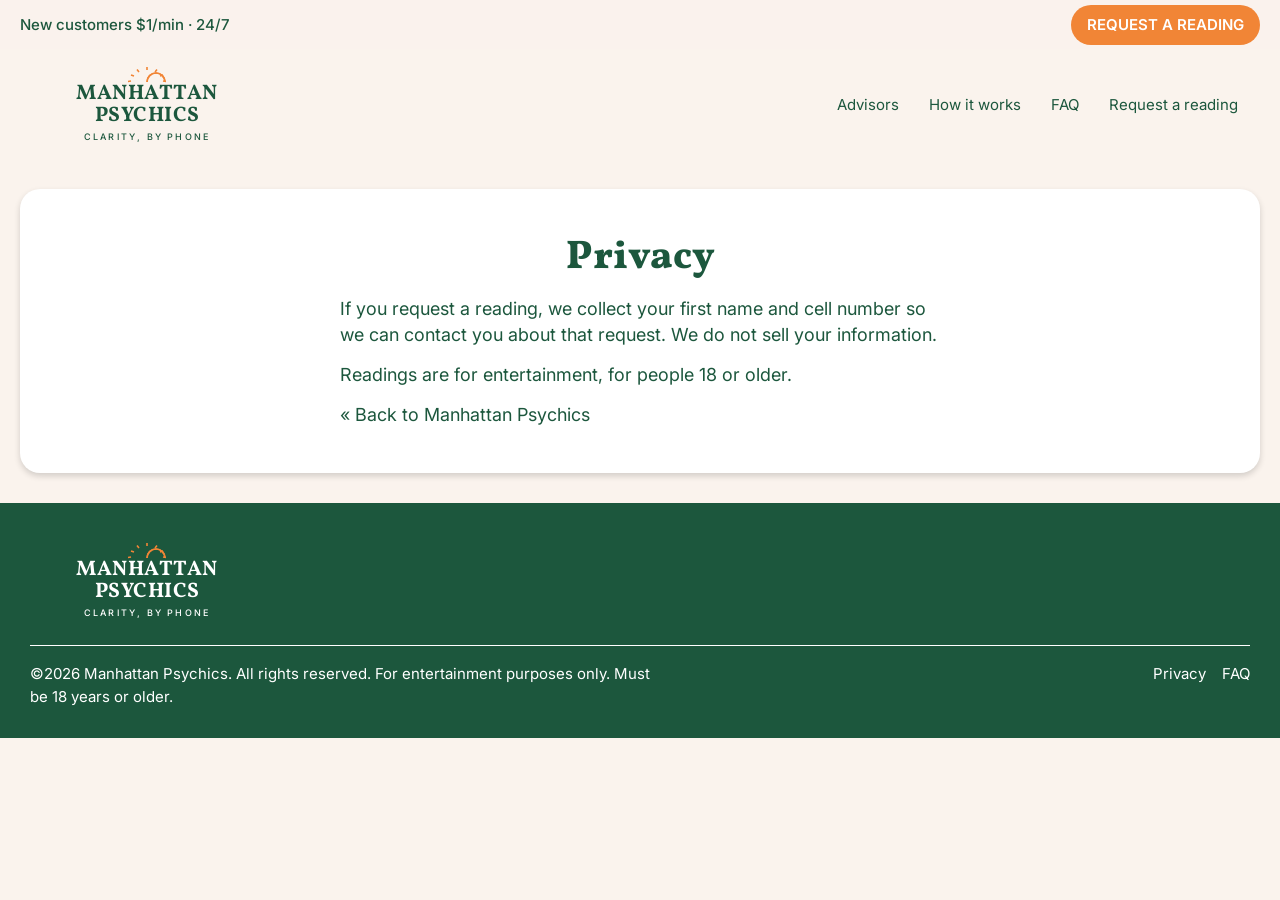
==== commit c295c789: "Strip AI disclosure for no-AI calibration lander" ====
--- a/privacy.html
+++ b/privacy.html
@@ -24,13 +24,13 @@
 <div id="legal" class="card">
   <h1>Privacy</h1>
   <p>If you request a reading, we collect your first name and cell number so we can contact you about that request. We do not sell your information.</p>
-  <p>Readings are provided by AI voice advisors, for entertainment, for people 18 or older.</p>
+  <p>Readings are for entertainment, for people 18 or older.</p>
   <p><a href="index.html">&laquo; Back to Manhattan Psychics</a></p>
 </div>
 </div>
 <footer><div class="in">
   <div class="flogo"><svg class="sun" viewBox="0 0 60 16" xmlns="http://www.w3.org/2000/svg"><g stroke="#f18536" stroke-width="1.6" fill="none"><path d="M30 15a9 9 0 0 1 18 0"/><path d="M30 15a9 9 0 0 0-18 0" transform="translate(18 0)"/><path d="M30 3V0M22 5l-2-2.5M38 5l2-2.5M17 9l-3-1M43 9l3-1M14 14l-3 .5M46 14l3 .5"/></g></svg><b>Manhattan Psychics</b><span>Clarity, by phone</span></div>
-  <div class="legal"><div class="l">&copy;2026 Manhattan Psychics. All rights reserved. For entertainment purposes only. Must be 18 years or older. Readings are provided by AI voice advisors.</div><div class="r"><a href="privacy.html">Privacy</a><a href="index.html#faq">FAQ</a></div></div>
+  <div class="legal"><div class="l">&copy;2026 Manhattan Psychics. All rights reserved. For entertainment purposes only. Must be 18 years or older.</div><div class="r"><a href="privacy.html">Privacy</a><a href="index.html#faq">FAQ</a></div></div>
 </div></footer>
 <div id="mbar"><div class="p"><b>Request a reading</b>New customers $1/min</div><a class="pill" href="index.html#cb">Request</a></div>
 </body>
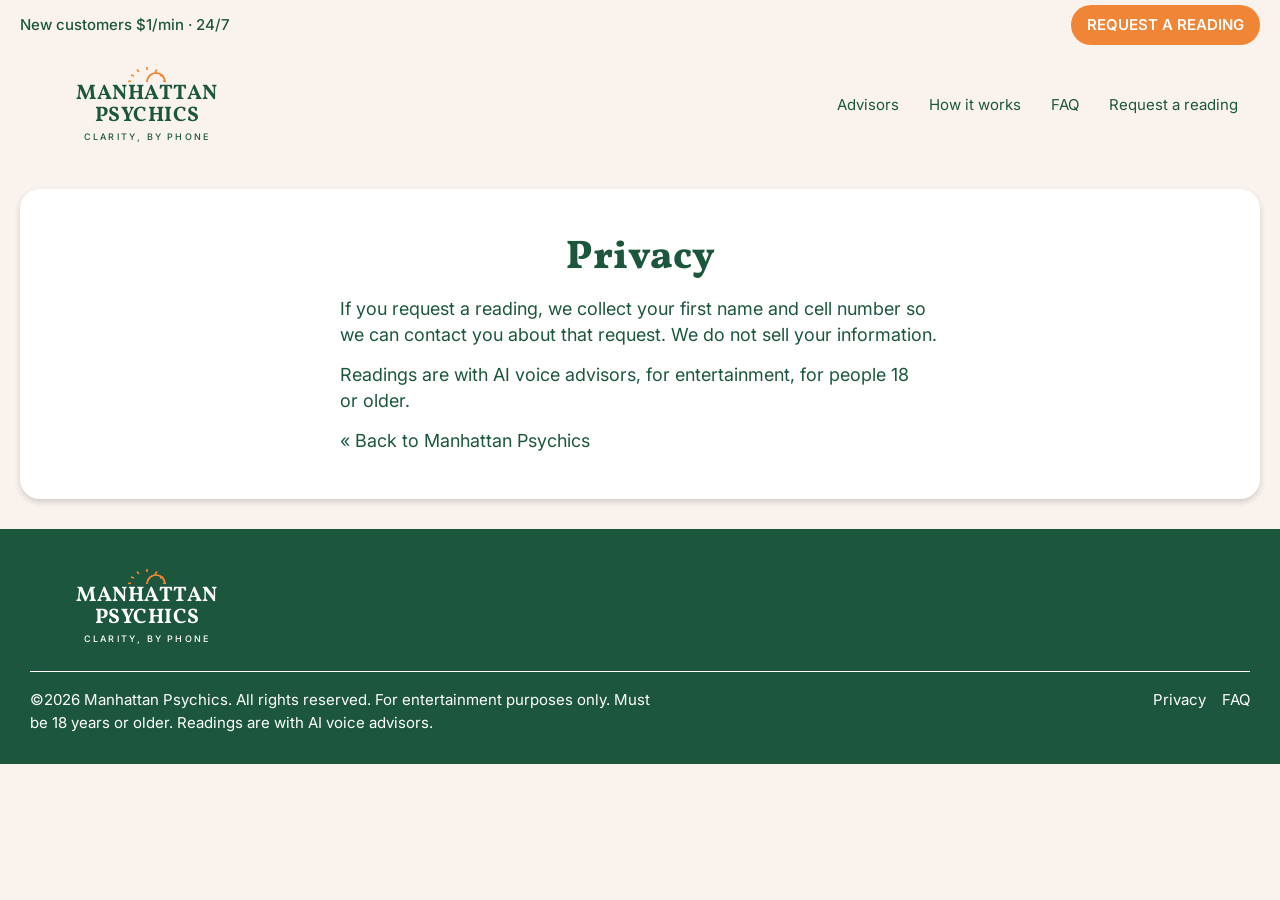
==== commit 46be717e: "Copy: small AI voice advisor label in form fine print, about, FAQ, footer, thank-you, privacy Co-Aut" ====
--- a/privacy.html
+++ b/privacy.html
@@ -24,13 +24,13 @@
 <div id="legal" class="card">
   <h1>Privacy</h1>
   <p>If you request a reading, we collect your first name and cell number so we can contact you about that request. We do not sell your information.</p>
-  <p>Readings are for entertainment, for people 18 or older.</p>
+  <p>Readings are with AI voice advisors, for entertainment, for people 18 or older.</p>
   <p><a href="index.html">&laquo; Back to Manhattan Psychics</a></p>
 </div>
 </div>
 <footer><div class="in">
   <div class="flogo"><svg class="sun" viewBox="0 0 60 16" xmlns="http://www.w3.org/2000/svg"><g stroke="#f18536" stroke-width="1.6" fill="none"><path d="M30 15a9 9 0 0 1 18 0"/><path d="M30 15a9 9 0 0 0-18 0" transform="translate(18 0)"/><path d="M30 3V0M22 5l-2-2.5M38 5l2-2.5M17 9l-3-1M43 9l3-1M14 14l-3 .5M46 14l3 .5"/></g></svg><b>Manhattan Psychics</b><span>Clarity, by phone</span></div>
-  <div class="legal"><div class="l">&copy;2026 Manhattan Psychics. All rights reserved. For entertainment purposes only. Must be 18 years or older.</div><div class="r"><a href="privacy.html">Privacy</a><a href="index.html#faq">FAQ</a></div></div>
+  <div class="legal"><div class="l">&copy;2026 Manhattan Psychics. All rights reserved. For entertainment purposes only. Must be 18 years or older. Readings are with AI voice advisors.</div><div class="r"><a href="privacy.html">Privacy</a><a href="index.html#faq">FAQ</a></div></div>
 </div></footer>
 <div id="mbar"><div class="p"><b>Request a reading</b>New customers $1/min</div><a class="pill" href="index.html#cb">Request</a></div>
 </body>
--- a/style.css
+++ b/style.css
@@ -29,15 +29,12 @@
 #hdr .logo b,.flogo b{display:block;font-family:Vollkorn,serif;font-weight:700;font-size:21px;line-height:22px;color:var(--g);letter-spacing:.5px;text-transform:uppercase}
 #hdr .logo span,.flogo span{display:block;font-size:9px;letter-spacing:2.2px;color:var(--g);text-transform:uppercase;margin-top:3px;font-weight:500}
 
-#hero{height:440px;position:relative;overflow:hidden;background:linear-gradient(90deg,#ece6dd 0%,#d8d0c4 45%,#bfb5a7 100%)}
-#hero .photo{position:absolute;right:0;top:0;width:52%;height:100%;display:flex;align-items:center;justify-content:center;color:rgba(28,87,61,.35);font-size:14px;letter-spacing:3px;text-transform:uppercase}
-#hero .photo span{border:1px dashed rgba(28,87,61,.35);padding:110px 70px}
-#hero .in{position:absolute;left:40px;top:50px;width:800px}
+#hero{height:500px;position:relative;overflow:hidden;background:#c47a32;width:100%}
+#hero .photo{position:absolute;inset:0;width:100%;height:100%;overflow:hidden}
+#hero .photo img{width:100%;height:100%;object-fit:cover;object-position:center center;display:block}
+#hero .in{position:absolute;left:max(40px,calc((100% - 1240px) / 2));top:70px;width:640px;z-index:2}
 #hero h1{font-size:53px;font-weight:800;line-height:1.28;color:var(--g)}
 #hero .ticket{margin-top:10px;width:280px;height:50px;font-size:16px}
-#hero .sub{display:flex;margin-top:20px;font-size:14px;line-height:17px;color:var(--g)}
-#hero .sub div{padding:0 14px;border-left:1px solid var(--g);text-align:center}
-#hero .sub div:first-child{border:0;padding-left:0;text-align:left}
 
 #stats{margin-top:-60px;position:relative;z-index:2;padding:40px;text-align:center}
 #stats .row{display:flex;justify-content:center;margin-top:30px}
@@ -57,7 +54,7 @@
 #psy .slider{display:flex;gap:20px;overflow-x:auto;margin-top:20px;padding:0 0 14px;scrollbar-width:none}
 #psy .slider::-webkit-scrollbar{display:none}
 .pc{flex:0 0 315px;width:315px;border:1px solid var(--bd);border-radius:10px;padding:20px 20px 25px;text-align:center;background:#fff}
-.pc .img{width:263px;height:150px;border-radius:10px;background:#e4e6eb;display:flex;align-items:center;justify-content:center;color:#8a8a8a;font-size:12px;letter-spacing:2px;text-transform:uppercase;margin:0 auto}
+.pc .img{width:263px;height:150px;border-radius:10px;background:#e4e6eb;overflow:hidden;margin:0 auto}.pc .img img{width:100%;height:100%;object-fit:cover;display:block}
 .pc .name{font-size:18px;font-weight:600;color:var(--g);margin-top:14px}
 .pc .name i{display:inline-block;width:14px;height:14px;border:1.5px solid var(--o);border-radius:50%;font-style:normal;font-size:9px;line-height:11px;color:var(--o);margin-left:4px;vertical-align:1px}
 .pc .rate{margin-top:8px;font-size:16px}
@@ -75,7 +72,7 @@
 #match .pill{margin-top:24px;height:47px;padding:0 25px}
 
 #easy{margin:20px 20px;padding:25px 30px 36px;text-align:center}
-.dome{width:351px;height:251px;margin:-25px auto 0;border-radius:176px 176px 0 0;background:#dcd8d2;display:flex;align-items:center;justify-content:center;color:#8a8a8a;font-size:12px;letter-spacing:2px;text-transform:uppercase}
+.dome{width:351px;height:251px;margin:-25px auto 0;border-radius:176px 176px 0 0;background:#dcd8d2;overflow:hidden}.dome img{width:100%;height:100%;object-fit:cover;object-position:center 18%;display:block}
 #easy h2{margin-top:30px}
 #easy .steps{max-width:700px;margin:24px auto 0}
 #easy .step{margin-top:26px}
@@ -135,8 +132,8 @@
   #util .gs{height:34px;font-size:12px}
   #hdr{padding:14px 20px 10px;flex-direction:column;text-align:center}
   #hdr nav{justify-content:center}
-  #hero{height:360px}
-  #hero .photo{display:none}
+  #hero{height:380px;width:100%;margin-left:0}
+  #hero .photo{display:block}
   #hero .in{left:20px;right:20px;top:36px;width:auto}
   #hero h1{font-size:32px;line-height:40px}
   #hero .ticket{width:240px}
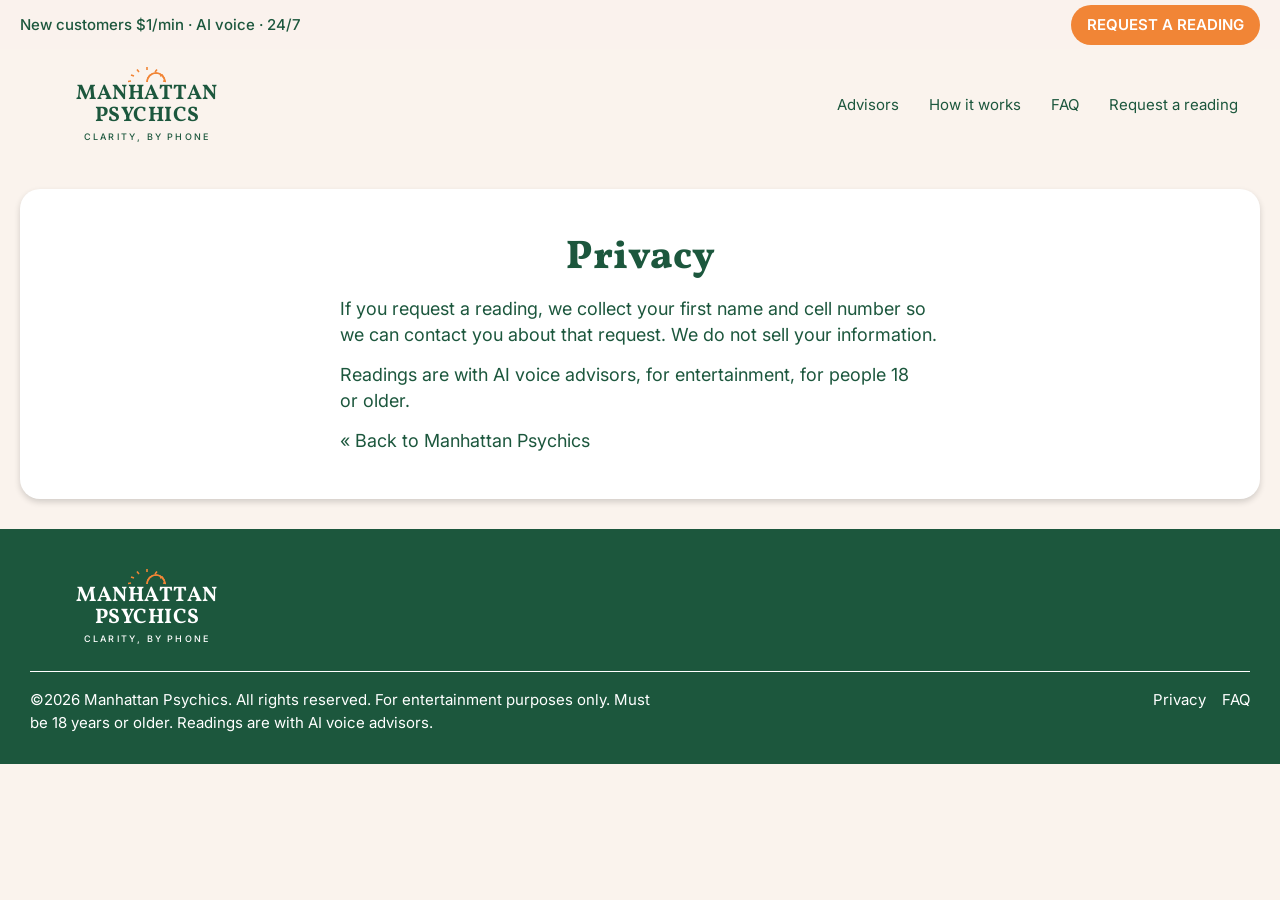
==== commit ed95c01d: "Name advisors; make AI label visible without squinting" ====
--- a/privacy.html
+++ b/privacy.html
@@ -13,7 +13,7 @@
 <body>
 <a id="top"></a>
 <div id="util"><div class="in">
-  <div class="offer">New customers $1/min · 24/7</div>
+  <div class="offer">New customers $1/min · AI voice · 24/7</div>
   <a class="gs" href="index.html#cb">Request a reading</a>
 </div></div>
 <div class="page">
--- a/style.css
+++ b/style.css
@@ -33,7 +33,7 @@
 #hero .photo{position:absolute;inset:0;width:100%;height:100%;overflow:hidden}
 #hero .photo img{width:100%;height:100%;object-fit:cover;object-position:center center;display:block}
 #hero .in{position:absolute;left:max(40px,calc((100% - 1240px) / 2));top:70px;width:640px;z-index:2}
-#hero h1{font-size:53px;font-weight:800;line-height:1.28;color:var(--g)}
+#hero h1{font-size:53px;font-weight:800;line-height:1.28;color:var(--g)}#hero .ai-note{margin-top:10px;font-size:18px;font-weight:600;color:var(--g);letter-spacing:.2px}
 #hero .ticket{margin-top:10px;width:280px;height:50px;font-size:16px}
 
 #stats{margin-top:-60px;position:relative;z-index:2;padding:40px;text-align:center}
@@ -56,7 +56,7 @@
 .pc{flex:0 0 315px;width:315px;border:1px solid var(--bd);border-radius:10px;padding:20px 20px 25px;text-align:center;background:#fff}
 .pc .img{width:263px;height:150px;border-radius:10px;background:#e4e6eb;overflow:hidden;margin:0 auto}.pc .img img{width:100%;height:100%;object-fit:cover;display:block}
 .pc .name{font-size:18px;font-weight:600;color:var(--g);margin-top:14px}
-.pc .name i{display:inline-block;width:14px;height:14px;border:1.5px solid var(--o);border-radius:50%;font-style:normal;font-size:9px;line-height:11px;color:var(--o);margin-left:4px;vertical-align:1px}
+.pc .name i{display:inline-block;width:14px;height:14px;border:1.5px solid var(--o);border-radius:50%;font-style:normal;font-size:9px;line-height:11px;color:var(--o);margin-left:4px;vertical-align:1px}.pc .role{font-size:13px;color:var(--g);margin-top:4px;font-weight:500}
 .pc .rate{margin-top:8px;font-size:16px}
 .pc .rate s{color:var(--g)}
 .pc .rate b{color:var(--od);font-weight:700}
@@ -135,7 +135,7 @@
   #hero{height:380px;width:100%;margin-left:0}
   #hero .photo{display:block}
   #hero .in{left:20px;right:20px;top:36px;width:auto}
-  #hero h1{font-size:32px;line-height:40px}
+  #hero h1{font-size:32px;line-height:40px}#hero .ai-note{font-size:15px}
   #hero .ticket{width:240px}
   #stats{padding:30px 20px}
   #stats .row{flex-direction:column;gap:18px}
